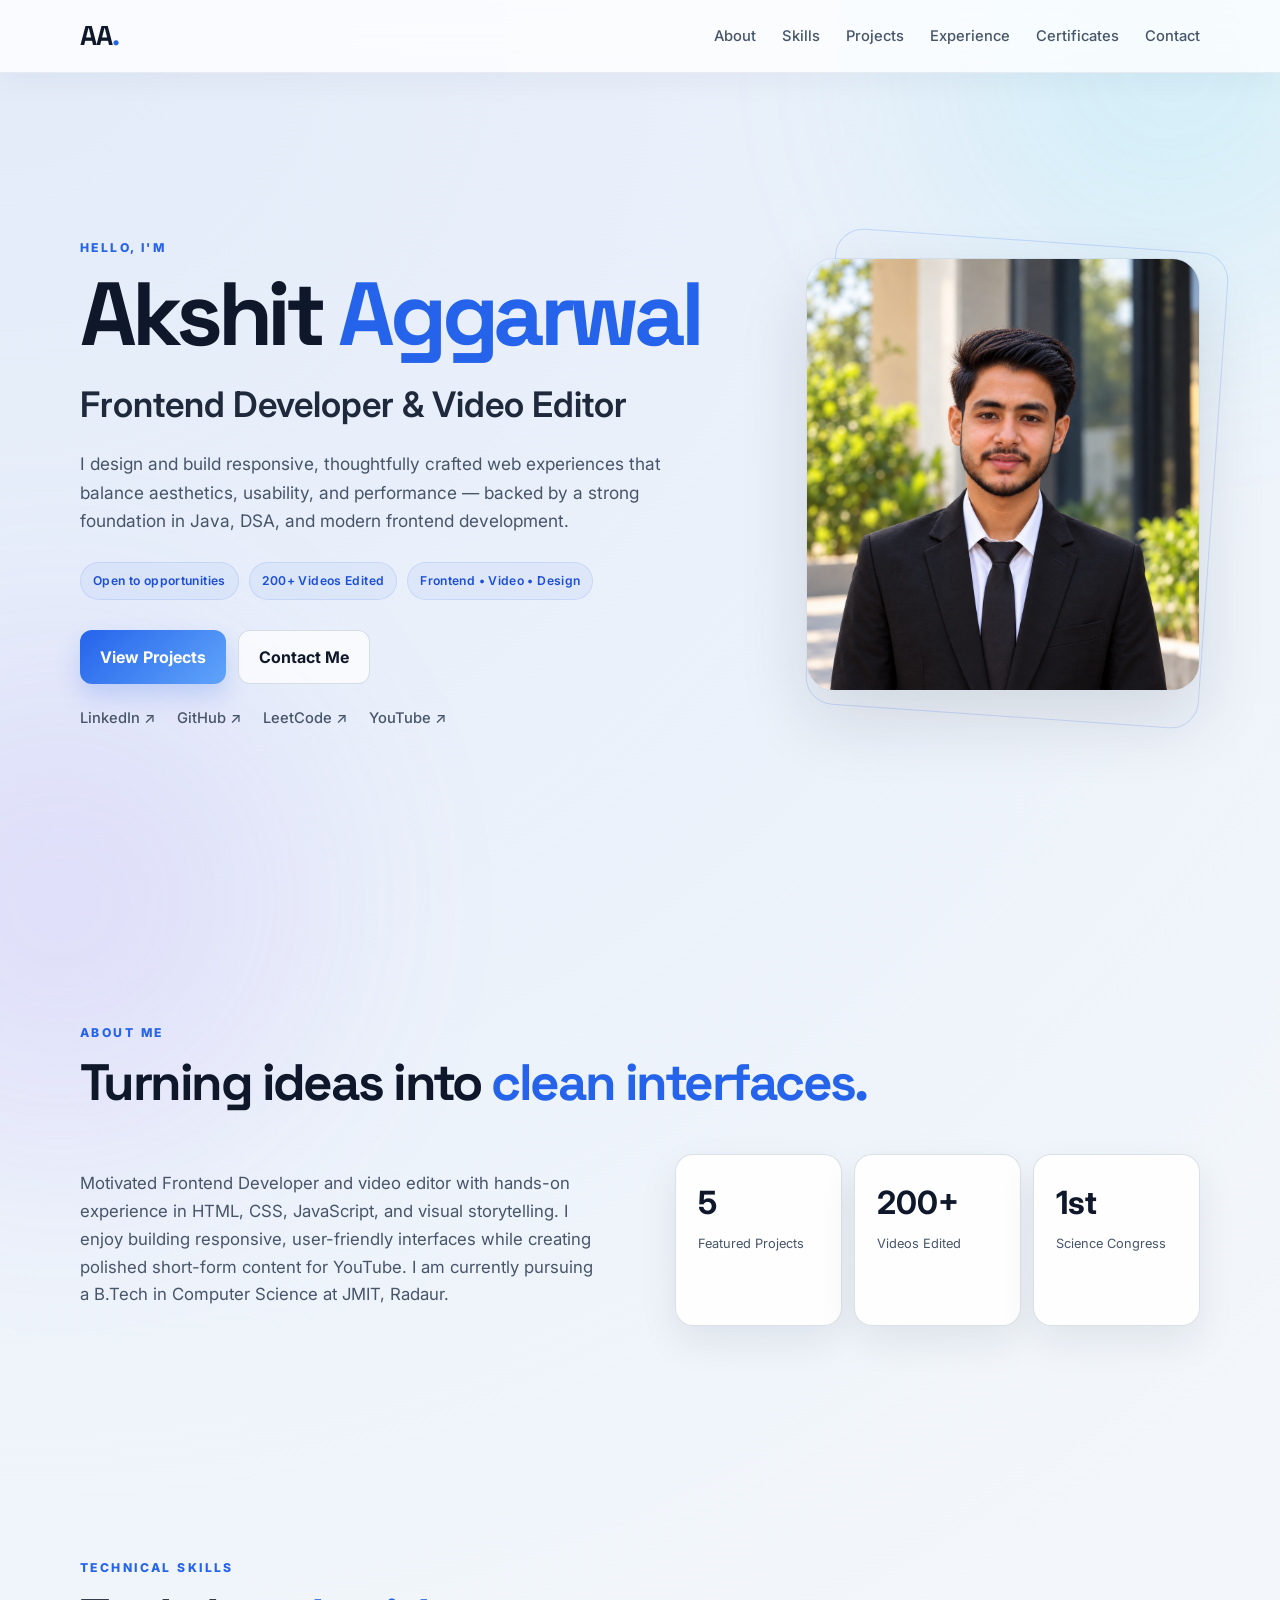
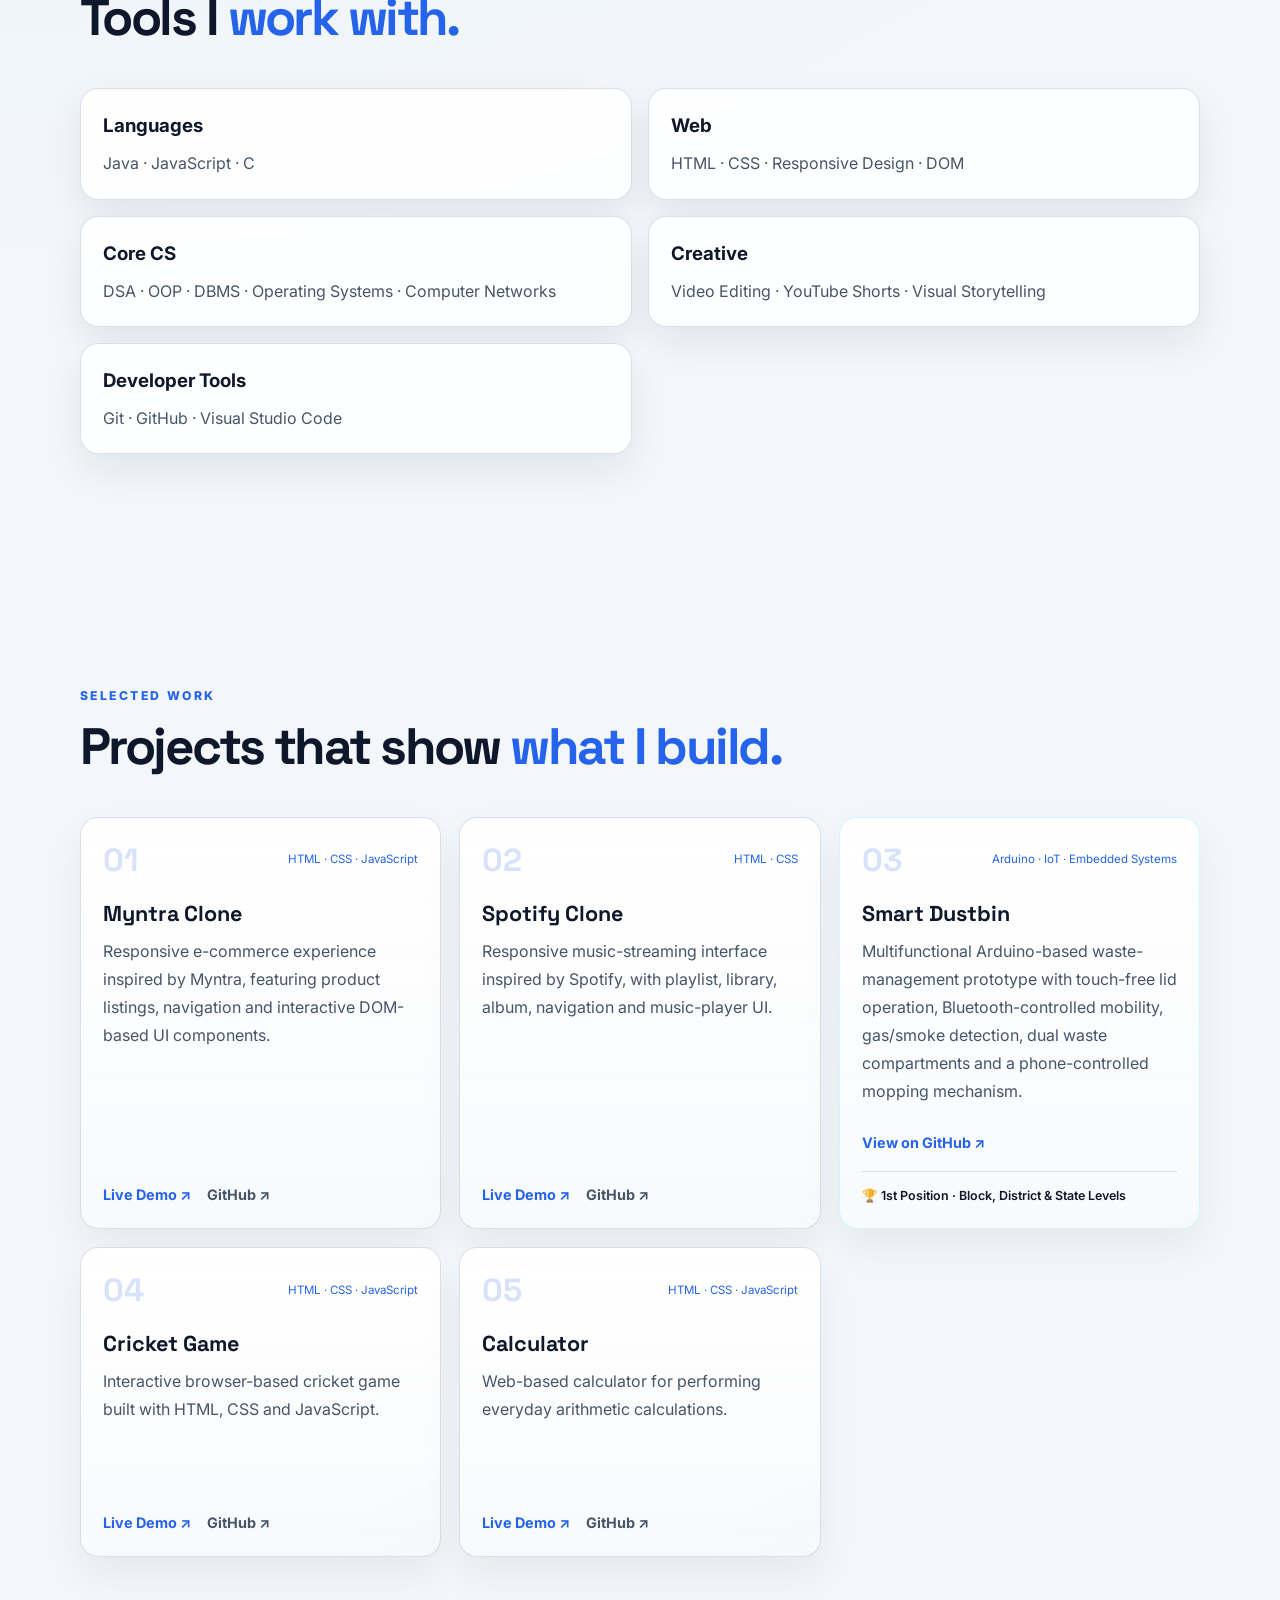
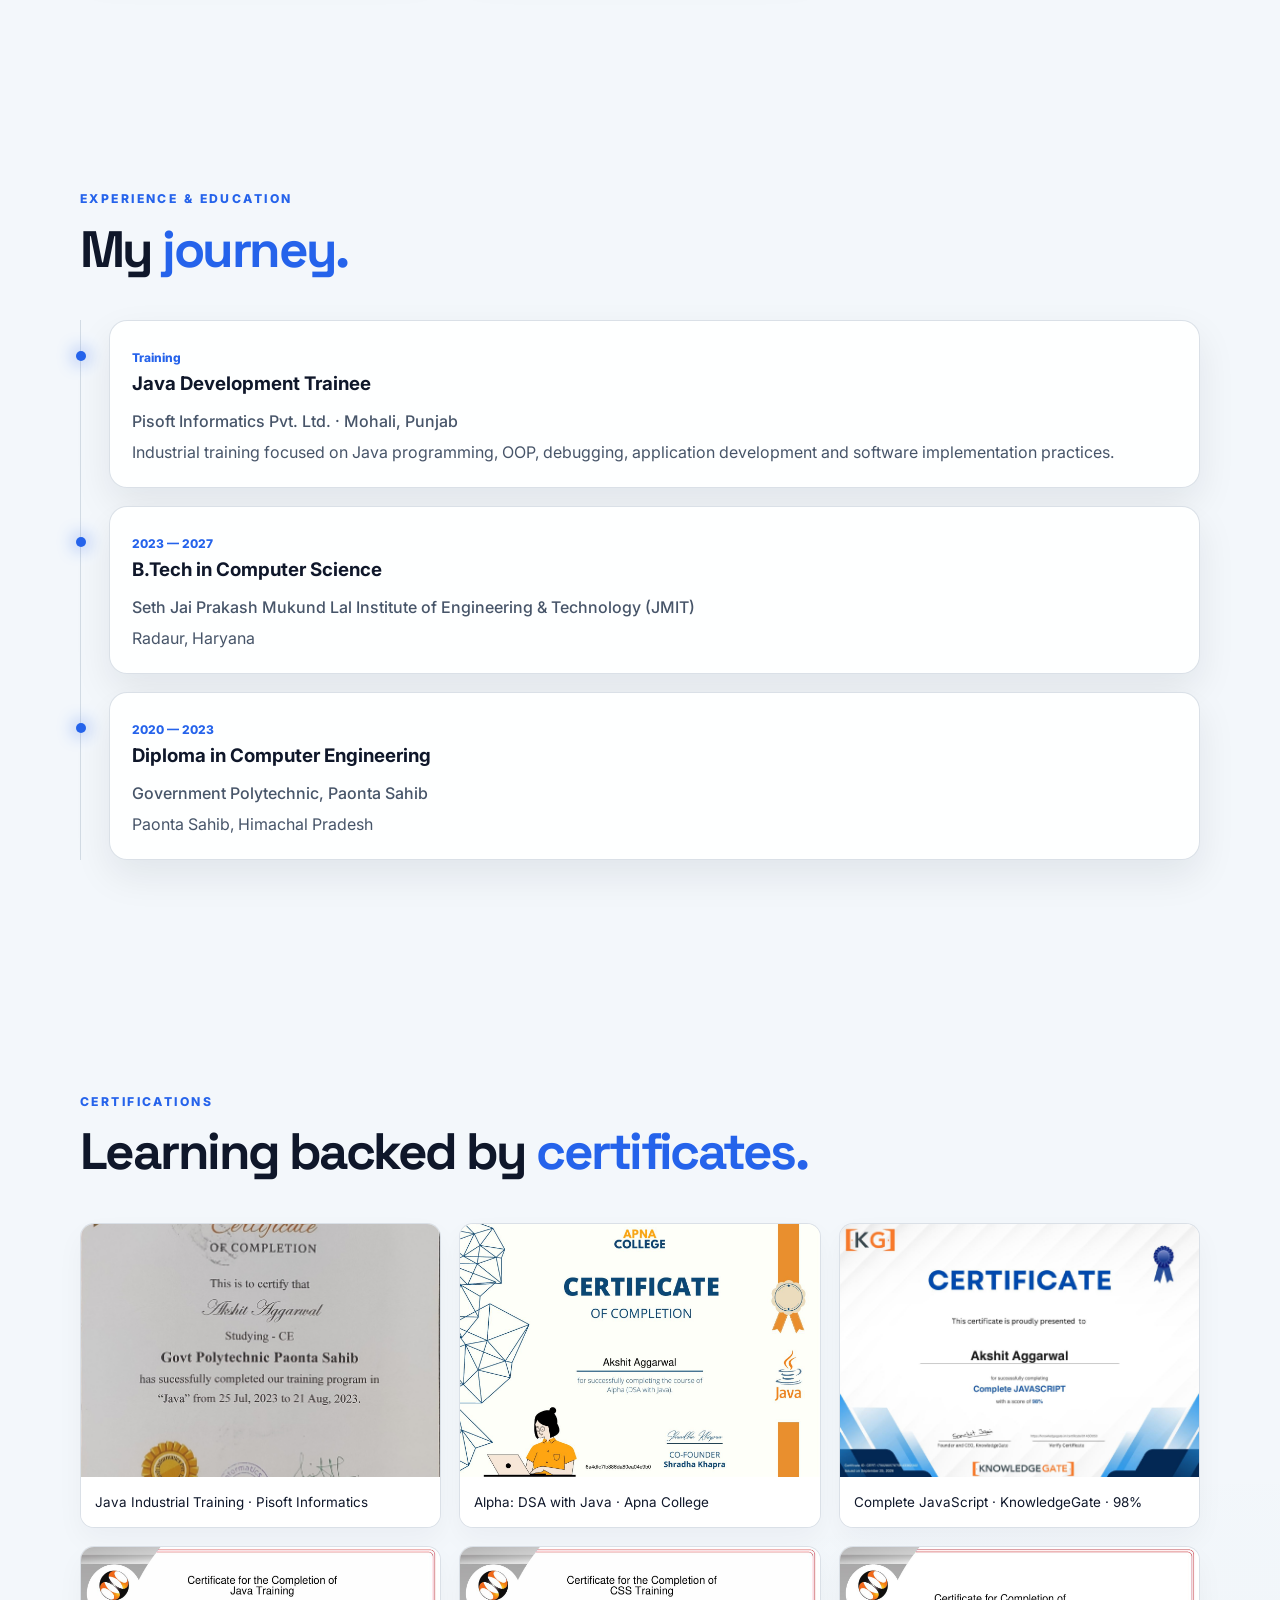
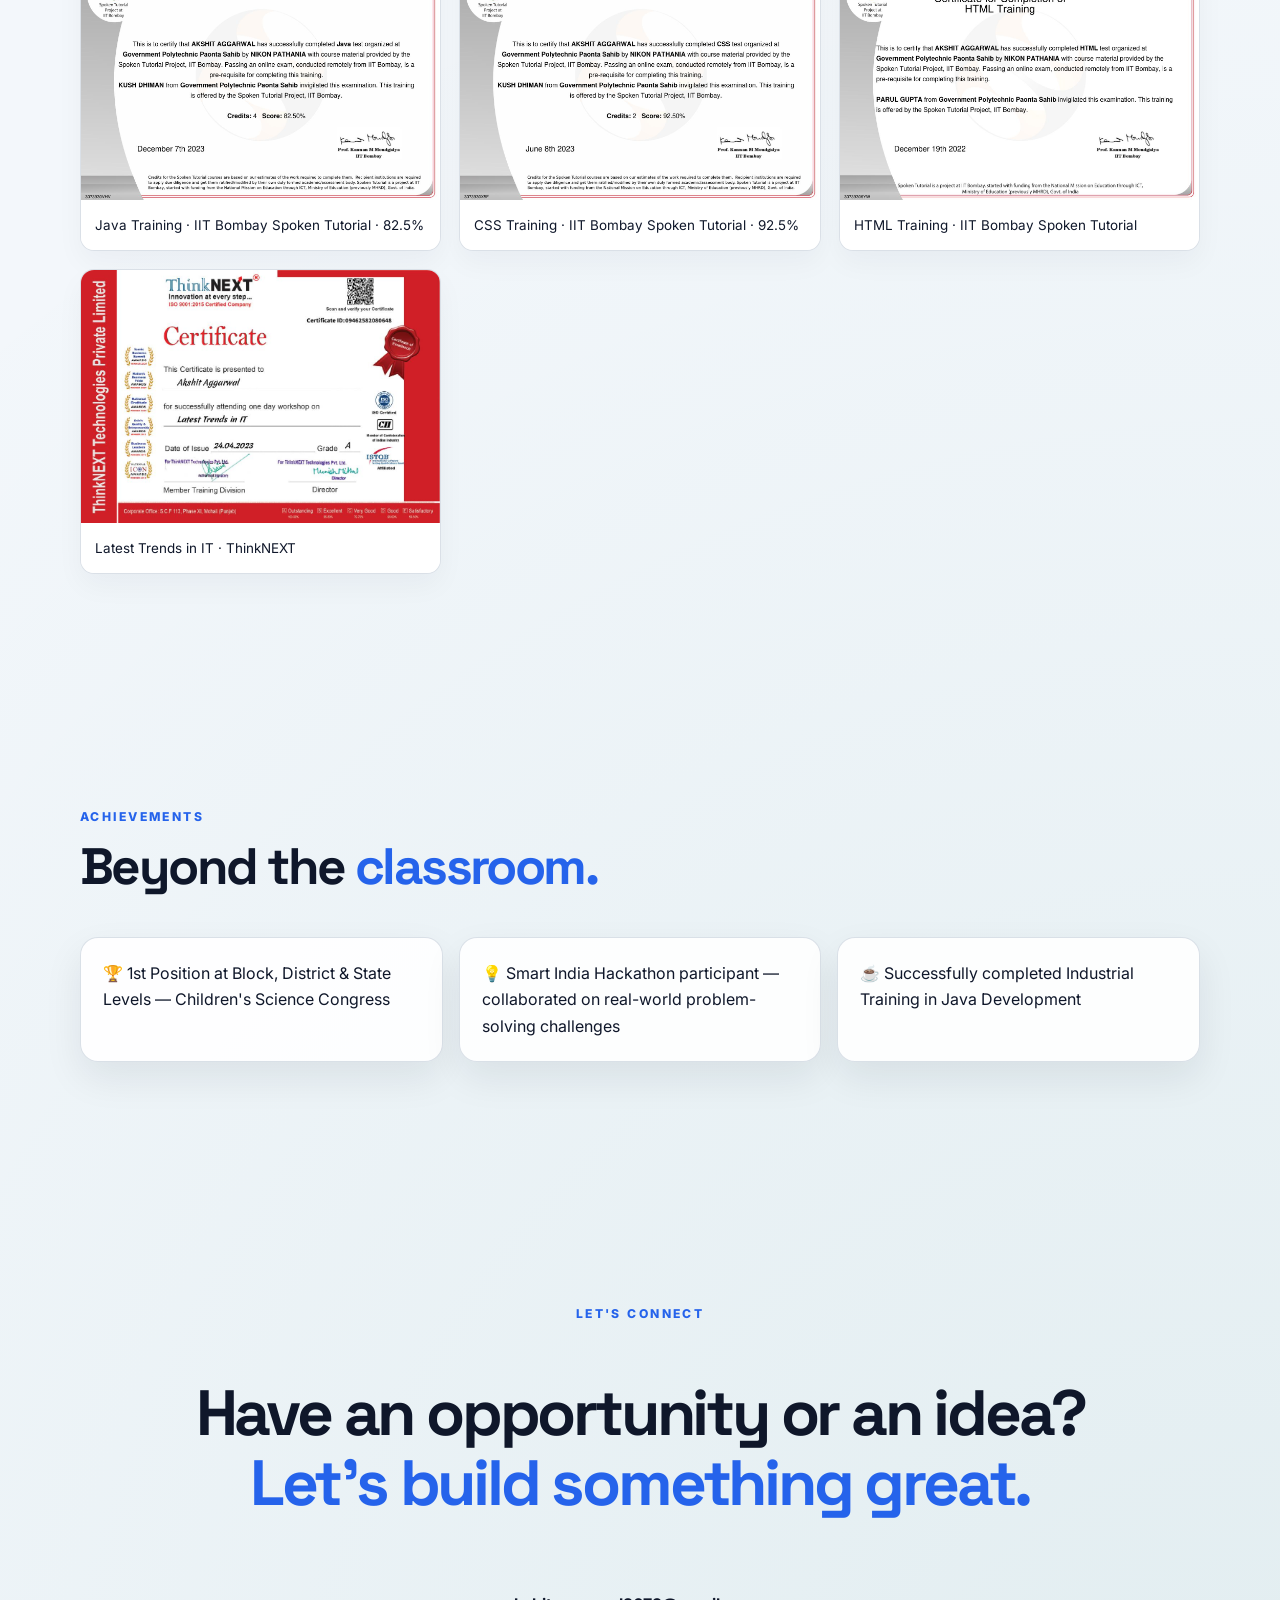
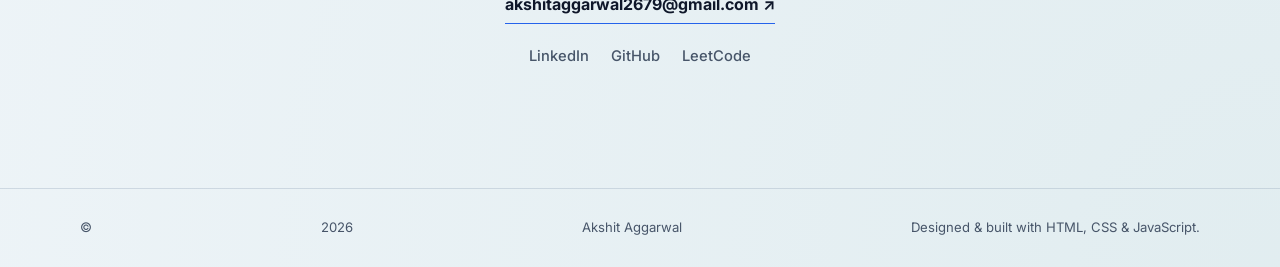
==== index.html @ b2dd7a5d "Change certifications" ====
<!doctype html>
<html lang="en">
  <head>
    <meta charset="utf-8" />
    <meta name="viewport" content="width=device-width,initial-scale=1" />
    <title>Akshit Aggarwal | Frontend Developer</title>
    <meta
      name="description"
      content="Portfolio of Akshit Aggarwal - Frontend Developer and Computer Science student."
    />
    <link rel="preconnect" href="https://fonts.googleapis.com" />
    <link rel="preconnect" href="https://fonts.gstatic.com" crossorigin />
    <link
      href="https://fonts.googleapis.com/css2?family=Inter:wght@400;500;600;700;800&family=Space+Grotesk:wght@600;700&display=swap"
      rel="stylesheet"
    />
    <link rel="stylesheet" href="style.css" />
  </head>
  <body>
    <div class="glow g1"></div>
    <div class="glow g2"></div>
    <header>
      <nav class="container">
        <a class="brand" href="#home">AA<span>.</span></a
        ><button class="menu" aria-label="Menu">☰</button>
        <div class="navlinks">
          <a href="#about">About</a><a href="#skills">Skills</a
          ><a href="#projects">Projects</a><a href="#experience">Experience</a
          ><a href="#certificates">Certificates</a
          ><a href="#contact">Contact</a>
        </div>
      </nav>
    </header>
    <main>
      <section id="home" class="hero container reveal">
        <div class="hero-content">
          <p class="eyebrow">HELLO, I'M</p>
          <h1>Akshit <span>Aggarwal</span></h1>
          <h2>Frontend Developer & Video Editor</h2>
          <p class="lead">
            I design and build responsive, thoughtfully crafted web experiences
            that balance aesthetics, usability, and performance — backed by a
            strong foundation in Java, DSA, and modern frontend development.
          </p>
          <div class="hero-badges">
            <span>Open to opportunities</span>
            <span>200+ Videos Edited</span>
            <span>Frontend • Video • Design</span>
          </div>
          <div class="actions">
            <a class="btn primary" href="#projects">View Projects</a
            ><a
              class="btn contact-btn"
              href="#contact"
              data-email="akshitaggarwal2679@gmail.com"
              >Contact Me</a
            >
          </div>
          <div class="social">
            <a href="https://www.linkedin.com/in/akshit05/" target="_blank"
              >LinkedIn ↗</a
            ><a href="https://github.com/akshitofficials" target="_blank"
              >GitHub ↗</a
            ><a href="https://leetcode.com/u/akshit2679/" target="_blank"
              >LeetCode ↗</a
            ><a
              href="https://www.youtube.com/@AkshitAggarwals/shorts"
              target="_blank"
              rel="noopener"
              >YouTube ↗</a
            >
          </div>
        </div>
        <div class="photo-wrap">
          <div class="ring"></div>
          <img
            src="assets/profile.png"
            alt="Akshit Aggarwal professional portrait"
          />
        </div>
      </section>
      <section id="about" class="section container reveal">
        <p class="eyebrow">ABOUT ME</p>
        <h2 class="title">Turning ideas into <span>clean interfaces.</span></h2>
        <div class="about-grid">
          <p>
            Motivated Frontend Developer and video editor with hands-on
            experience in HTML, CSS, JavaScript, and visual storytelling. I
            enjoy building responsive, user-friendly interfaces while creating
            polished short-form content for YouTube. I am currently pursuing a
            B.Tech in Computer Science at JMIT, Radaur.
          </p>
          <div class="stats">
            <div><b>5</b><span>Featured Projects</span></div>
            <div><b>200+</b><span>Videos Edited</span></div>
            <div><b>1st</b><span>Science Congress</span></div>
          </div>
        </div>
      </section>
      <section id="skills" class="section container reveal">
        <p class="eyebrow">TECHNICAL SKILLS</p>
        <h2 class="title">Tools I <span>work with.</span></h2>
        <div class="skill-grid">
          <article>
            <h3>Languages</h3>
            <p>Java · JavaScript · C</p>
          </article>
          <article>
            <h3>Web</h3>
            <p>HTML · CSS · Responsive Design · DOM</p>
          </article>
          <article>
            <h3>Core CS</h3>
            <p>DSA · OOP · DBMS · Operating Systems · Computer Networks</p>
          </article>
          <article>
            <h3>Creative</h3>
            <p>Video Editing · YouTube Shorts · Visual Storytelling</p>
          </article>
          <article>
            <h3>Developer Tools</h3>
            <p>Git · GitHub · Visual Studio Code</p>
          </article>
        </div>
      </section>
      <section id="projects" class="section container reveal">
        <p class="eyebrow">SELECTED WORK</p>
        <h2 class="title">Projects that show <span>what I build.</span></h2>
        <div class="project-grid">
          <article class="project">
            <div class="project-top">
              <div class="num">01</div>
              <div class="tag">HTML · CSS · JavaScript</div>
            </div>
            <h3>Myntra Clone</h3>
            <p>
              Responsive e-commerce experience inspired by Myntra, featuring
              product listings, navigation and interactive DOM-based UI
              components.
            </p>
            <div class="project-links">
              <a
                href="https://mynta-clone-by-akshit.netlify.app"
                target="_blank"
                rel="noopener"
                >Live Demo ↗</a
              ><a
                class="secondary-link"
                href="https://github.com/akshitofficials/Myntra-clone"
                target="_blank"
                rel="noopener"
                >GitHub ↗</a
              >
            </div>
          </article>
          <article class="project">
            <div class="project-top">
              <div class="num">02</div>
              <div class="tag">HTML · CSS</div>
            </div>
            <h3>Spotify Clone</h3>
            <p>
              Responsive music-streaming interface inspired by Spotify, with
              playlist, library, album, navigation and music-player UI.
            </p>
            <div class="project-links">
              <a
                href="https://spotify-clon-by-akshit.netlify.app"
                target="_blank"
                rel="noopener"
                >Live Demo ↗</a
              ><a
                class="secondary-link"
                href="https://github.com/akshitofficials/Spotify-clone"
                target="_blank"
                rel="noopener"
                >GitHub ↗</a
              >
            </div>
          </article>
          <article class="project featured-project">
            <div class="project-top">
              <div class="num">03</div>
              <div class="tag">Arduino · IoT · Embedded Systems</div>
            </div>
            <h3>Smart Dustbin</h3>
            <p>
              Multifunctional Arduino-based waste-management prototype with
              touch-free lid operation, Bluetooth-controlled mobility, gas/smoke
              detection, dual waste compartments and a phone-controlled mopping
              mechanism.
            </p>
            <div class="project-links">
              <a
                href="https://github.com/akshitofficials/Smart-Dustbin"
                target="_blank"
                rel="noopener"
                >View on GitHub ↗</a
              >
            </div>
            <span class="award"
              >🏆 1st Position · Block, District & State Levels</span
            >
          </article>
          <article class="project">
            <div class="project-top">
              <div class="num">04</div>
              <div class="tag">HTML · CSS · JavaScript</div>
            </div>
            <h3>Cricket Game</h3>
            <p>
              Interactive browser-based cricket game built with HTML, CSS and
              JavaScript.
            </p>
            <div class="project-links">
              <a
                href="https://batballstumpgame1.netlify.app"
                target="_blank"
                rel="noopener"
                >Live Demo ↗</a
              ><a
                class="secondary-link"
                href="https://github.com/akshitofficials/Project-Cricket-Game"
                target="_blank"
                rel="noopener"
                >GitHub ↗</a
              >
            </div>
          </article>
          <article class="project">
            <div class="project-top">
              <div class="num">05</div>
              <div class="tag">HTML · CSS · JavaScript</div>
            </div>
            <h3>Calculator</h3>
            <p>
              Web-based calculator for performing everyday arithmetic
              calculations.
            </p>
            <div class="project-links">
              <a
                href="https://calculator-akshit.netlify.app/"
                target="_blank"
                rel="noopener"
                >Live Demo ↗</a
              ><a
                class="secondary-link"
                href="https://github.com/akshitofficials/calculator"
                target="_blank"
                rel="noopener"
                >GitHub ↗</a
              >
            </div>
          </article>
        </div>
      </section>
      <section id="experience" class="section container reveal">
        <p class="eyebrow">EXPERIENCE & EDUCATION</p>
        <h2 class="title">My <span>journey.</span></h2>
        <div class="timeline">
          <article>
            <span>Training</span>
            <h3>Java Development Trainee</h3>
            <h4>Pisoft Informatics Pvt. Ltd. · Mohali, Punjab</h4>
            <p>
              Industrial training focused on Java programming, OOP, debugging,
              application development and software implementation practices.
            </p>
          </article>
          <article>
            <span>2023 — 2027</span>
            <h3>B.Tech in Computer Science</h3>
            <h4>
              Seth Jai Prakash Mukund Lal Institute of Engineering & Technology
              (JMIT)
            </h4>
            <p>Radaur, Haryana</p>
          </article>
          <article>
            <span>2020 — 2023</span>
            <h3>Diploma in Computer Engineering</h3>
            <h4>Government Polytechnic, Paonta Sahib</h4>
            <p>Paonta Sahib, Himachal Pradesh</p>
          </article>
        </div>
      </section>
      <section id="certificates" class="section container reveal">
        <p class="eyebrow">CERTIFICATIONS</p>
        <h2 class="title">Learning backed by <span>certificates.</span></h2>
        <div class="cert-grid">
          <figure>
            <img
              src="assets/certificates/pisoft-java-training.jpg"
              alt="Pisoft industrial training certificate"
            />
            <figcaption>
              Java Industrial Training · Pisoft Informatics
            </figcaption>
          </figure>
          <figure>
            <img
            src="assets/certificates/dsa-by-apna-collage.jpg"
            alt="DSA with Java certificate"
            />
            <figcaption>Alpha: DSA with Java · Apna College</figcaption>
          </figure>
          <figure>
            <img
              src="assets/certificates/complete-javascript-knowledge-gate.jpg"
              alt="Complete JavaScript certificate"
            />
            <figcaption>Complete JavaScript · KnowledgeGate · 98%</figcaption>
          </figure>
          <figure>
            <img src="assets/certificates/java.jpg" alt="Java certificate" />
            <figcaption>
              Java Training · IIT Bombay Spoken Tutorial · 82.5%
            </figcaption>
          </figure>
          <figure>
            <img src="assets/certificates/css.jpg" alt="CSS certificate" />
            <figcaption>
              CSS Training · IIT Bombay Spoken Tutorial · 92.5%
            </figcaption>
          </figure>
          <figure>
            <img src="assets/certificates/html.jpg" alt="HTML certificate" />
            <figcaption>HTML Training · IIT Bombay Spoken Tutorial</figcaption>
          </figure>
          <figure>
            <img
              src="assets/certificates/thinknext.jpg"
              alt="ThinkNEXT certificate"
            />
            <figcaption>Latest Trends in IT · ThinkNEXT</figcaption>
          </figure>
        </div>
      </section>
      <section class="section container reveal">
        <p class="eyebrow">ACHIEVEMENTS</p>
        <h2 class="title">Beyond the <span>classroom.</span></h2>
        <div class="achievements">
          <p>
            🏆 1st Position at Block, District & State Levels — Children's
            Science Congress
          </p>
          <p>
            💡 Smart India Hackathon participant — collaborated on real-world
            problem-solving challenges
          </p>
          <p>
            ☕ Successfully completed Industrial Training in Java Development
          </p>
        </div>
      </section>
      <section id="contact" class="contact container reveal">
        <p class="eyebrow">LET'S CONNECT</p>
        <h2>
          Have an opportunity or an idea?<br /><span
            >Let's build something great.</span
          >
        </h2>
        <a class="mail" href="mailto:akshitaggarwal2679@gmail.com"
          >akshitaggarwal2679@gmail.com ↗</a
        >
        <div class="social center">
          <a href="https://www.linkedin.com/in/akshit05/" target="_blank"
            >LinkedIn</a
          ><a href="https://github.com/akshitofficials" target="_blank"
            >GitHub</a
          ><a href="https://leetcode.com/u/akshit2679/" target="_blank"
            >LeetCode</a
          >
        </div>
      </section>
    </main>
    <footer>
      <div class="container">
        © <span id="year"></span> Akshit Aggarwal
        <span>Designed & built with HTML, CSS & JavaScript.</span>
      </div>
    </footer>
    <script src="script.js"></script>
  </body>
</html>
---- style.css ----
:root {
  --bg: #f3f7fb;
  --bg-alt: #eaf1f8;
  --card: rgba(255, 255, 255, 0.9);
  --card-soft: rgba(255, 255, 255, 0.75);
  --text: #0f172a;
  --muted: #475569;
  --accent: #2563eb;
  --accent-strong: #1d4ed8;
  --accent2: #0f766e;
  --line: rgba(148, 163, 184, 0.34);
  --shadow: rgba(15, 23, 42, 0.08);
}
* {
  box-sizing: border-box;
}
html {
  scroll-behavior: smooth;
}
body {
  margin: 0;
  background:
    radial-gradient(circle at top left, rgba(37, 99, 235, 0.08), transparent 28%),
    radial-gradient(circle at bottom right, rgba(15, 118, 110, 0.08), transparent 30%),
    var(--bg);
  color: var(--text);
  font-family: Inter, sans-serif;
  line-height: 1.65;
  overflow-x: hidden;
}
img {
  max-width: 100%;
}
a {
  transition: all 0.2s ease;
}
.container {
  width: min(1120px, 90%);
  margin: auto;
}
.glow {
  position: fixed;
  width: 480px;
  height: 480px;
  border-radius: 50%;
  filter: blur(120px);
  opacity: 0.12;
  z-index: -1;
}
.g1 {
  background: #22d3ee;
  top: -180px;
  right: -130px;
}
.g2 {
  background: #8b5cf6;
  bottom: -240px;
  left: -180px;
}
header {
  position: sticky;
  top: 0;
  z-index: 10;
  background: rgba(255, 255, 255, 0.78);
  backdrop-filter: blur(18px);
  border-bottom: 1px solid rgba(148, 163, 184, 0.18);
  box-shadow: 0 10px 30px rgba(15, 23, 42, 0.04);
}
nav {
  height: 72px;
  display: flex;
  align-items: center;
  justify-content: space-between;
}
.brand {
  font: 700 1.7rem/1 Space Grotesk, sans-serif;
  letter-spacing: -0.04em;
  text-decoration: none;
  color: var(--text);
}
.brand span,
.title span,
.hero h1 span,
.contact h2 span {
  color: var(--accent);
}
.navlinks {
  display: flex;
  align-items: center;
  gap: 26px;
}
.navlinks a,
.social a {
  color: var(--muted);
  text-decoration: none;
  font-size: 0.92rem;
  font-weight: 500;
}
.navlinks a:hover,
.social a:hover {
  color: var(--text);
}
.menu {
  display: none;
  background: none;
  border: 0;
  color: var(--text);
  font-size: 1.4rem;
  cursor: pointer;
}
.hero {
  min-height: calc(100vh - 72px);
  display: grid;
  grid-template-columns: 1.25fr 0.75fr;
  align-items: center;
  gap: 70px;
  padding: 72px 0 90px;
}
.hero-content {
  max-width: 680px;
}
.eyebrow {
  font-size: 0.76rem;
  letter-spacing: 0.2em;
  color: var(--accent);
  font-weight: 800;
}
.hero h1 {
  font: 700 clamp(3rem, 7vw, 6rem)/0.95 Space Grotesk, sans-serif;
  letter-spacing: -0.06em;
  margin: 14px 0 0;
}
.hero h2 {
  font-size: clamp(1.4rem, 3vw, 2.2rem);
  font-weight: 600;
  color: #1e293b;
  margin: 18px 0 16px;
}
.lead {
  color: var(--muted);
  font-size: 1.08rem;
  max-width: 620px;
}
.hero-badges {
  display: flex;
  flex-wrap: wrap;
  gap: 10px;
  margin: 26px 0 0;
}
.hero-badges span {
  display: inline-flex;
  align-items: center;
  padding: 8px 12px;
  border-radius: 999px;
  background: rgba(37, 99, 235, 0.06);
  border: 1px solid rgba(37, 99, 235, 0.12);
  color: #1d4ed8;
  font-size: 0.76rem;
  font-weight: 600;
  letter-spacing: 0.03em;
}
.actions {
  display: flex;
  gap: 12px;
  margin: 30px 0 22px;
}
.btn {
  display: inline-flex;
  align-items: center;
  justify-content: center;
  padding: 13px 20px;
  border: 1px solid var(--line);
  border-radius: 12px;
  color: var(--text);
  text-decoration: none;
  font-weight: 700;
  background: rgba(255, 255, 255, 0.7);
}
.primary {
  background: linear-gradient(135deg, var(--accent), #60a5fa);
  color: #ffffff;
  border: 0;
  box-shadow: 0 12px 25px rgba(37, 99, 235, 0.2);
}
.social {
  display: flex;
  gap: 22px;
  flex-wrap: wrap;
}
.photo-wrap {
  position: relative;
  max-width: 420px;
  margin-left: auto;
}
.photo-wrap::before {
  content: "";
  position: absolute;
  inset: -18px -14px -18px 14px;
  border: 1px solid rgba(37, 99, 235, 0.18);
  border-radius: 28px;
  transform: rotate(4deg);
}
.photo-wrap img {
  width: 100%;
  aspect-ratio: 1/1.1;
  object-fit: cover;
  object-position: center top;
  border-radius: 28px;
  position: relative;
  z-index: 1;
  border: 1px solid rgba(148, 163, 184, 0.24);
  box-shadow: 0 30px 70px rgba(15, 23, 42, 0.12);
}
.section {
  padding: 110px 0;
}
.title {
  font: 700 clamp(2rem, 4vw, 3.6rem)/1.1 Space Grotesk, sans-serif;
  letter-spacing: -0.05em;
  margin: 10px 0 42px;
}
.about-grid {
  display: grid;
  grid-template-columns: 1fr 1fr;
  gap: 70px;
  color: var(--muted);
  font-size: 1.05rem;
}
.stats {
  display: grid;
  grid-template-columns: repeat(3, 1fr);
  gap: 12px;
}
.stats div,
.skill-grid article,
.project,
.timeline article,
.achievements p {
  background: var(--card);
  border: 1px solid var(--line);
  border-radius: 18px;
  padding: 22px;
  box-shadow: 0 16px 38px var(--shadow);
}
.stats b {
  display: block;
  color: var(--text);
  font-size: 2rem;
}
.stats span {
  font-size: 0.8rem;
}
.skill-grid {
  display: grid;
  grid-template-columns: repeat(2, 1fr);
  gap: 16px;
}
.skill-grid h3,
.project h3,
.timeline h3 {
  margin: 0 0 8px;
}
.skill-grid p,
.project p,
.timeline p {
  color: var(--muted);
  margin: 0;
}
.project-grid {
  display: grid;
  grid-template-columns: repeat(3, 1fr);
  gap: 18px;
}
.project {
  min-height: 310px;
  display: flex;
  flex-direction: column;
  transition: 0.25s ease;
  position: relative;
  overflow: hidden;
  background: linear-gradient(180deg, rgba(255, 255, 255, 0.95), rgba(248, 250, 252, 0.92));
  box-shadow: 0 18px 40px rgba(15, 23, 42, 0.06);
}
.project:hover {
  transform: translateY(-7px);
  border-color: rgba(37, 99, 235, 0.28);
}
.project:after {
  content: "";
  position: absolute;
  inset: auto -40% -60% auto;
  width: 180px;
  height: 180px;
  border-radius: 50%;
  background: var(--accent);
  filter: blur(85px);
  opacity: 0.05;
  pointer-events: none;
}
.project .num {
  font: 700 2rem Space Grotesk, sans-serif;
  color: rgba(37, 99, 235, 0.18);
}
.tag {
  font-size: 0.72rem;
  color: var(--accent);
  margin: 18px 0 6px;
}
.project a {
  margin-top: auto;
  color: var(--accent);
  text-decoration: none;
  font-weight: 700;
}
.muted {
  margin-top: auto;
  color: var(--muted);
  font-size: 0.85rem;
}
.timeline {
  border-left: 1px solid var(--line);
  padding-left: 28px;
  display: grid;
  gap: 18px;
}
.timeline article {
  position: relative;
}
.timeline article:before {
  content: "";
  position: absolute;
  width: 10px;
  height: 10px;
  background: var(--accent);
  border-radius: 50%;
  left: -34px;
  top: 30px;
  box-shadow: 0 0 18px var(--accent);
}
.timeline span {
  font-size: 0.75rem;
  color: var(--accent);
  font-weight: 800;
}
.timeline h4 {
  color: #475569;
  margin: 4px 0;
  font-weight: 500;
}
.cert-grid {
  display: grid;
  grid-template-columns: repeat(3, 1fr);
  gap: 18px;
}
.cert-grid figure {
  margin: 0;
  background: #fff;
  border-radius: 14px;
  overflow: hidden;
  border: 1px solid var(--line);
  transition: 0.25s;
  box-shadow: 0 12px 28px rgba(15, 23, 42, 0.04);
}
.cert-grid figure:hover {
  transform: translateY(-5px);
}
.cert-grid img {
  width: 100%;
  aspect-ratio: 1.42;
  object-fit: cover;
  display: block;
}
.cert-grid figcaption {
  background: var(--card);
  color: var(--text);
  padding: 14px;
  font-size: 0.84rem;
}
.achievements {
  display: grid;
  grid-template-columns: repeat(3, 1fr);
  gap: 16px;
}
.achievements p {
  margin: 0;
}
.contact {
  text-align: center;
  padding: 120px 0;
}
.contact h2 {
  font: 700 clamp(2.2rem, 5vw, 4.5rem)/1.1 Space Grotesk, sans-serif;
  letter-spacing: -0.05em;
}
.mail {
  display: inline-block;
  color: var(--text);
  font-weight: 700;
  text-decoration: none;
  border-bottom: 1px solid var(--accent);
  padding-bottom: 5px;
  margin: 20px;
}
.center {
  justify-content: center;
}
footer {
  border-top: 1px solid var(--line);
  padding: 28px 0;
  color: var(--muted);
  font-size: 0.82rem;
}
footer .container {
  display: flex;
  justify-content: space-between;
}
.reveal {
  opacity: 0;
  transform: translateY(25px);
  transition: 0.7s ease;
}
.reveal.show {
  opacity: 1;
  transform: none;
}
@media (max-width: 850px) {
  .menu {
    display: block;
  }
  .navlinks {
    display: none;
    position: absolute;
    top: 72px;
    left: 5%;
    right: 5%;
    background: rgba(255, 255, 255, 0.96);
    padding: 20px;
    border: 1px solid var(--line);
    border-radius: 12px;
    flex-direction: column;
    box-shadow: 0 18px 35px rgba(15, 23, 42, 0.08);
  }
  .navlinks.open {
    display: flex;
  }
  .hero {
    grid-template-columns: 1fr;
    padding-top: 55px;
  }
  .photo-wrap {
    width: min(360px, 90%);
    margin: auto;
  }
  .about-grid,
  .project-grid,
  .achievements {
    grid-template-columns: 1fr;
  }
  .skill-grid,
  .cert-grid {
    grid-template-columns: repeat(2, 1fr);
  }
}
@media (max-width: 520px) {
  .skill-grid,
  .cert-grid,
  .stats {
    grid-template-columns: 1fr;
  }
  .section {
    padding: 80px 0;
  }
  .hero h1 {
    font-size: 3.2rem;
  }
  .actions {
    flex-wrap: wrap;
  }
  footer .container {
    display: block;
    text-align: center;
  }
  footer span {
    display: block;
  }
}
.project-top {
  display: flex;
  align-items: center;
  justify-content: space-between;
  gap: 12px;
}
.project .project-top .tag {
  margin: 0;
  text-align: right;
}
.project h3 {
  font: 700 1.35rem Space Grotesk, sans-serif;
  margin: 20px 0 10px;
}
.project p {
  line-height: 1.75;
}
.project-links {
  display: flex;
  gap: 16px;
  align-items: center;
  flex-wrap: wrap;
  margin-top: auto;
  padding-top: 26px;
}
.project-links a {
  margin-top: 0;
  color: var(--accent);
  font-size: 0.9rem;
}
.project-links a:hover {
  color: var(--text);
}
.project-links .secondary-link {
  color: #475569;
}
.featured-project {
  border-color: rgba(114, 229, 255, 0.3);
}
.award {
  display: block;
  margin-top: 16px;
  padding-top: 14px;
  border-top: 1px solid var(--line);
  color: var(--text);
  font-size: 0.78rem;
  font-weight: 600;
}
.btn:hover,
.project-links a:hover,
.navlinks a:hover,
.social a:hover {
  transform: translateY(-2px);
}
.primary:hover {
  box-shadow: 0 18px 30px rgba(37, 99, 235, 0.22);
}
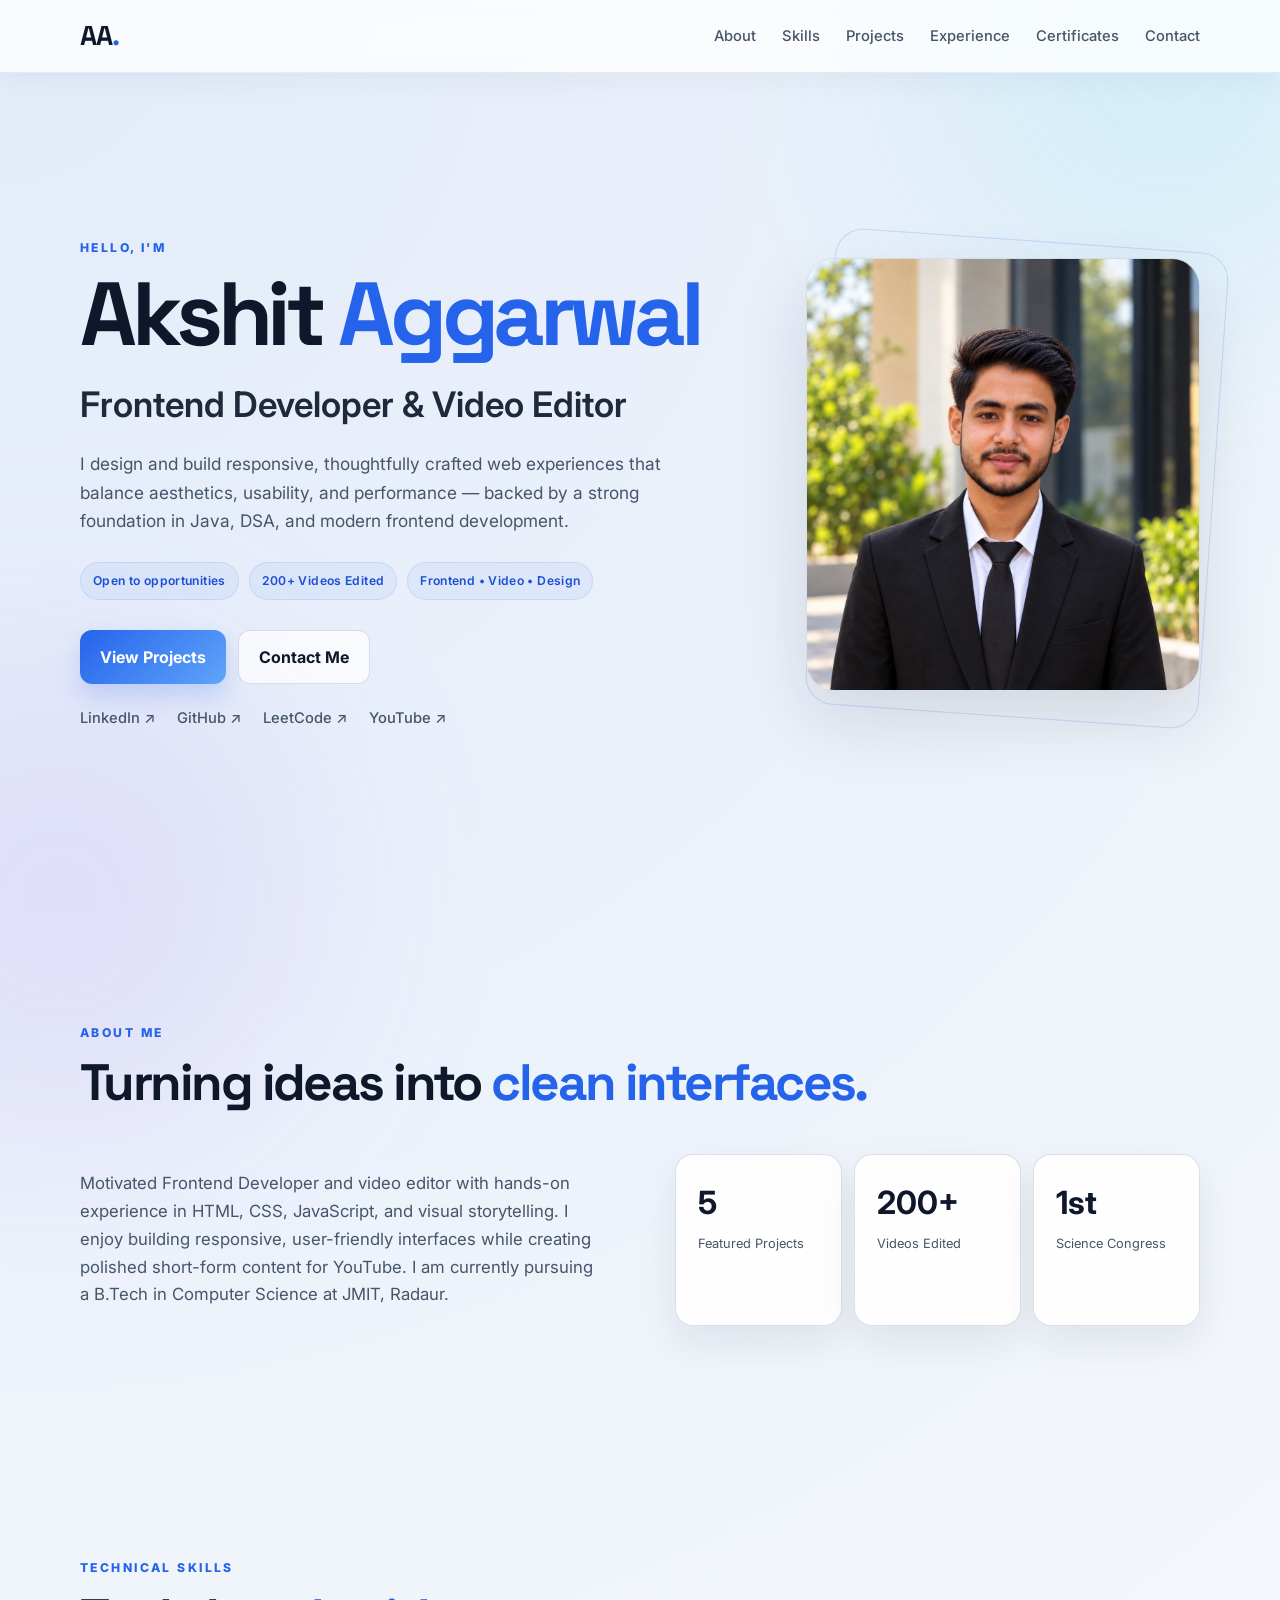
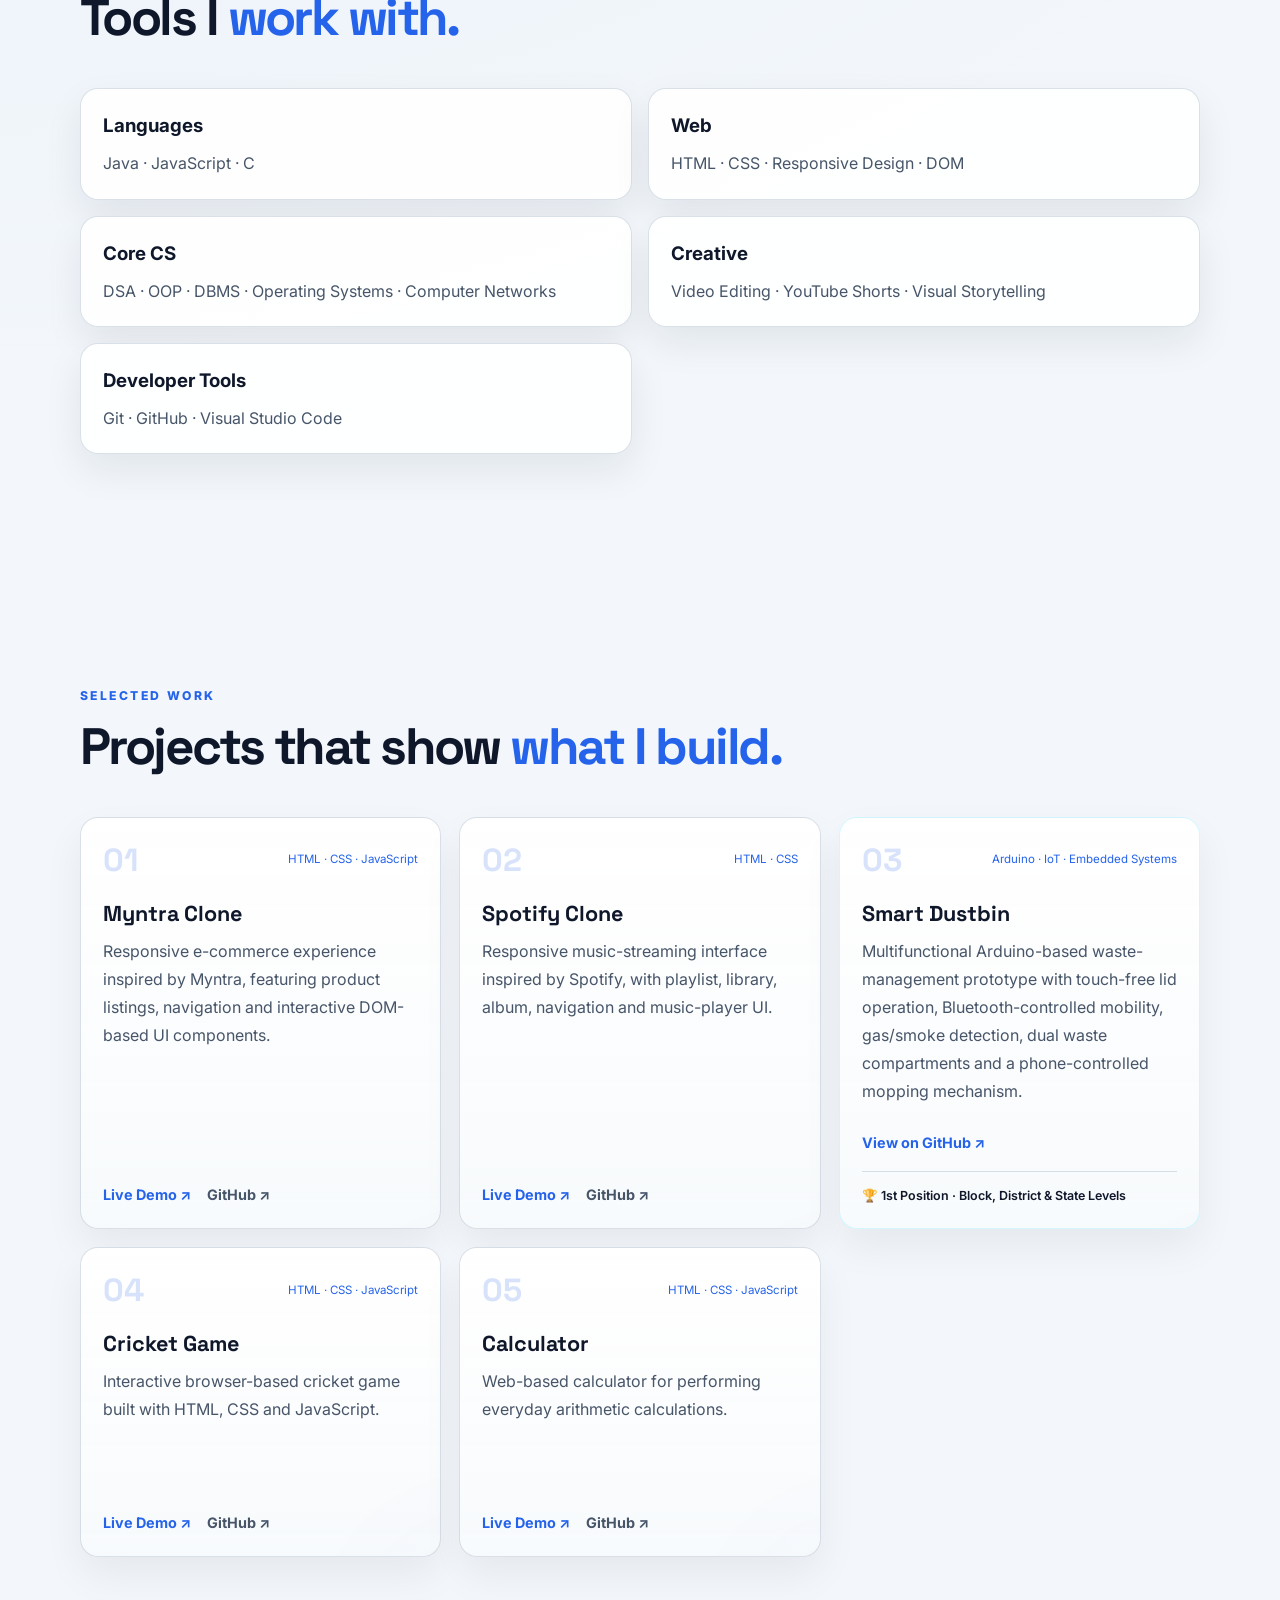
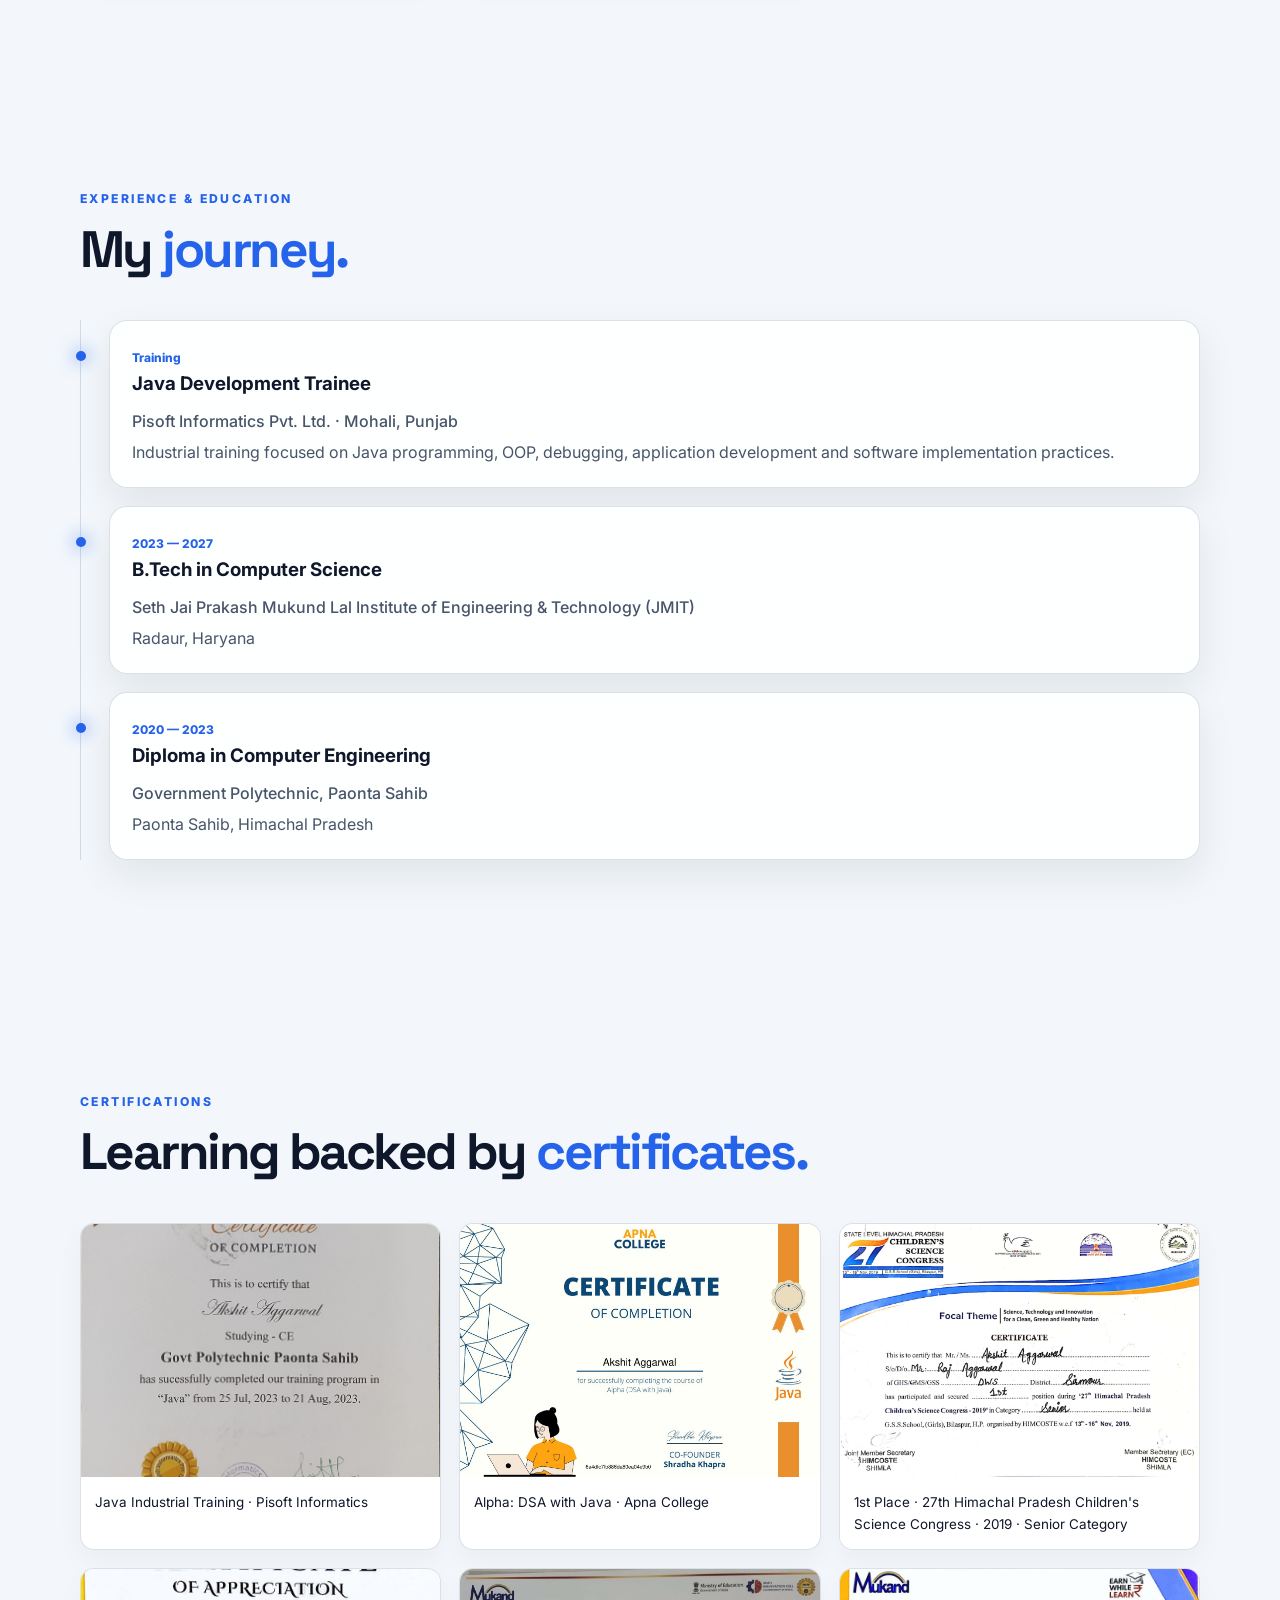
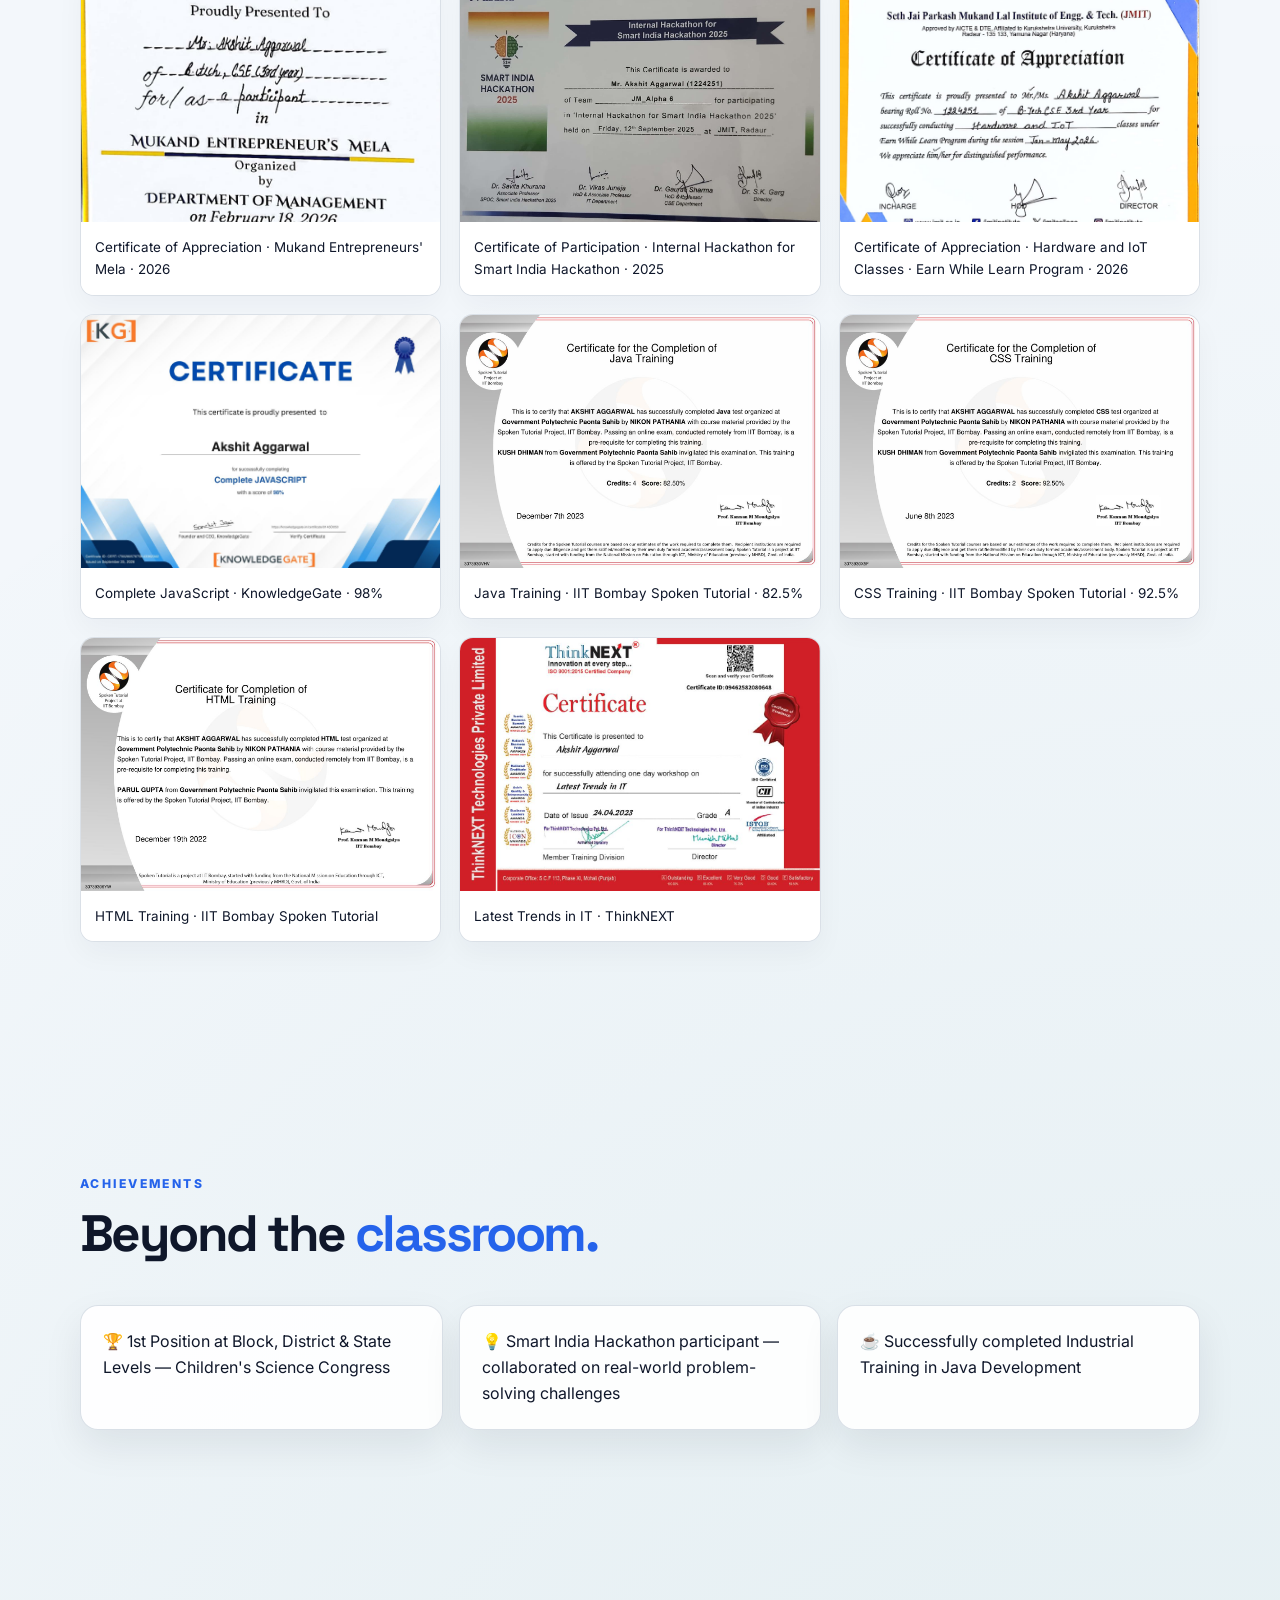
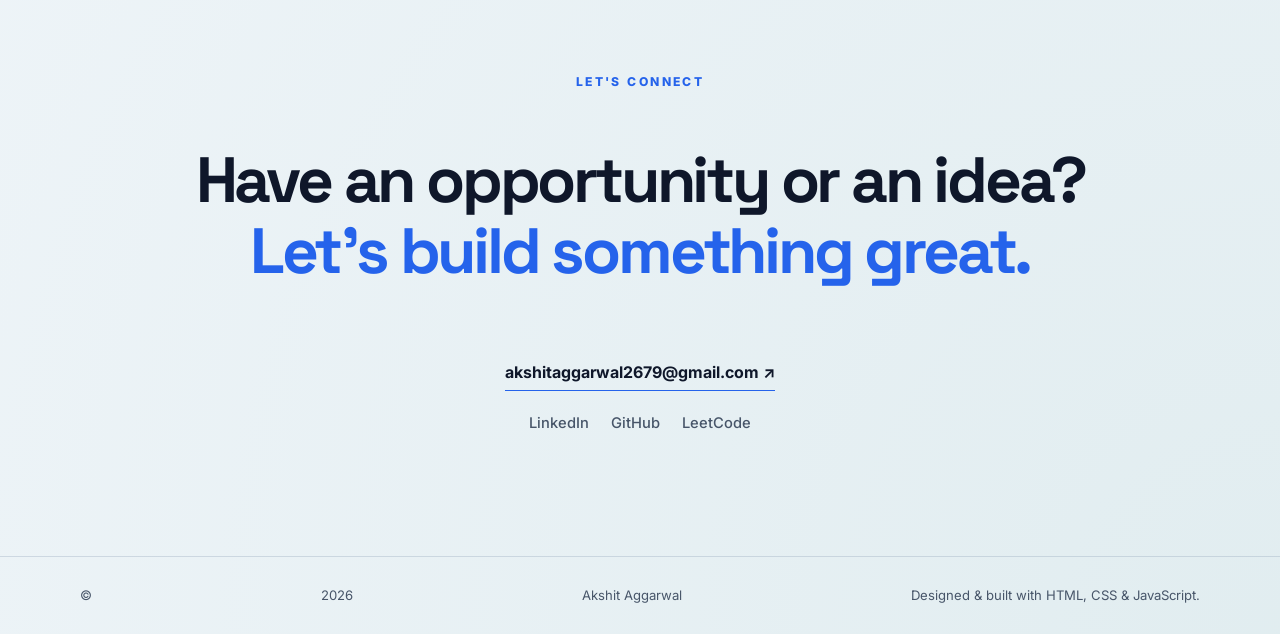
==== commit 93fbaa13: "Change certifications" ====
--- a/index.html
+++ b/index.html
@@ -299,10 +299,49 @@
           </figure>
           <figure>
             <img
-            src="assets/certificates/dsa-by-apna-collage.jpg"
-            alt="DSA with Java certificate"
+              src="assets/certificates/dsa-by-apna-collage.jpg"
+              alt="DSA with Java certificate"
             />
             <figcaption>Alpha: DSA with Java · Apna College</figcaption>
+          </figure>
+          <figure>
+            <img
+              src="assets/certificates/CSC.jpeg"
+              alt="Certificate for first place in the 27th Himachal Pradesh Children's Science Congress 2019, Senior category"
+            />
+            <figcaption>
+              1st Place · 27th Himachal Pradesh Children's Science Congress ·
+              2019 · Senior Category
+            </figcaption>
+          </figure>
+          <figure>
+            <img
+              src="assets/certificates/ED mela.jpeg"
+              alt="Certificate of Appreciation for active participation in Mukand Entrepreneurs' Mela, February 2026"
+            />
+            <figcaption>
+              Certificate of Appreciation · Mukand Entrepreneurs' Mela · 2026
+            </figcaption>
+          </figure>
+          <figure>
+            <img
+              src="assets/certificates/SIH.jpeg"
+              alt="Certificate of Participation in the Internal Hackathon for Smart India Hackathon 2025"
+            />
+            <figcaption>
+              Certificate of Participation · Internal Hackathon for Smart India
+              Hackathon · 2025
+            </figcaption>
+          </figure>
+          <figure>
+            <img
+              src="assets/certificates/EWL IOT.jpeg"
+              alt="Certificate of Appreciation for conducting Hardware and IoT classes in the Earn While Learn Program"
+            />
+            <figcaption>
+              Certificate of Appreciation · Hardware and IoT Classes · Earn
+              While Learn Program · 2026
+            </figcaption>
           </figure>
           <figure>
             <img
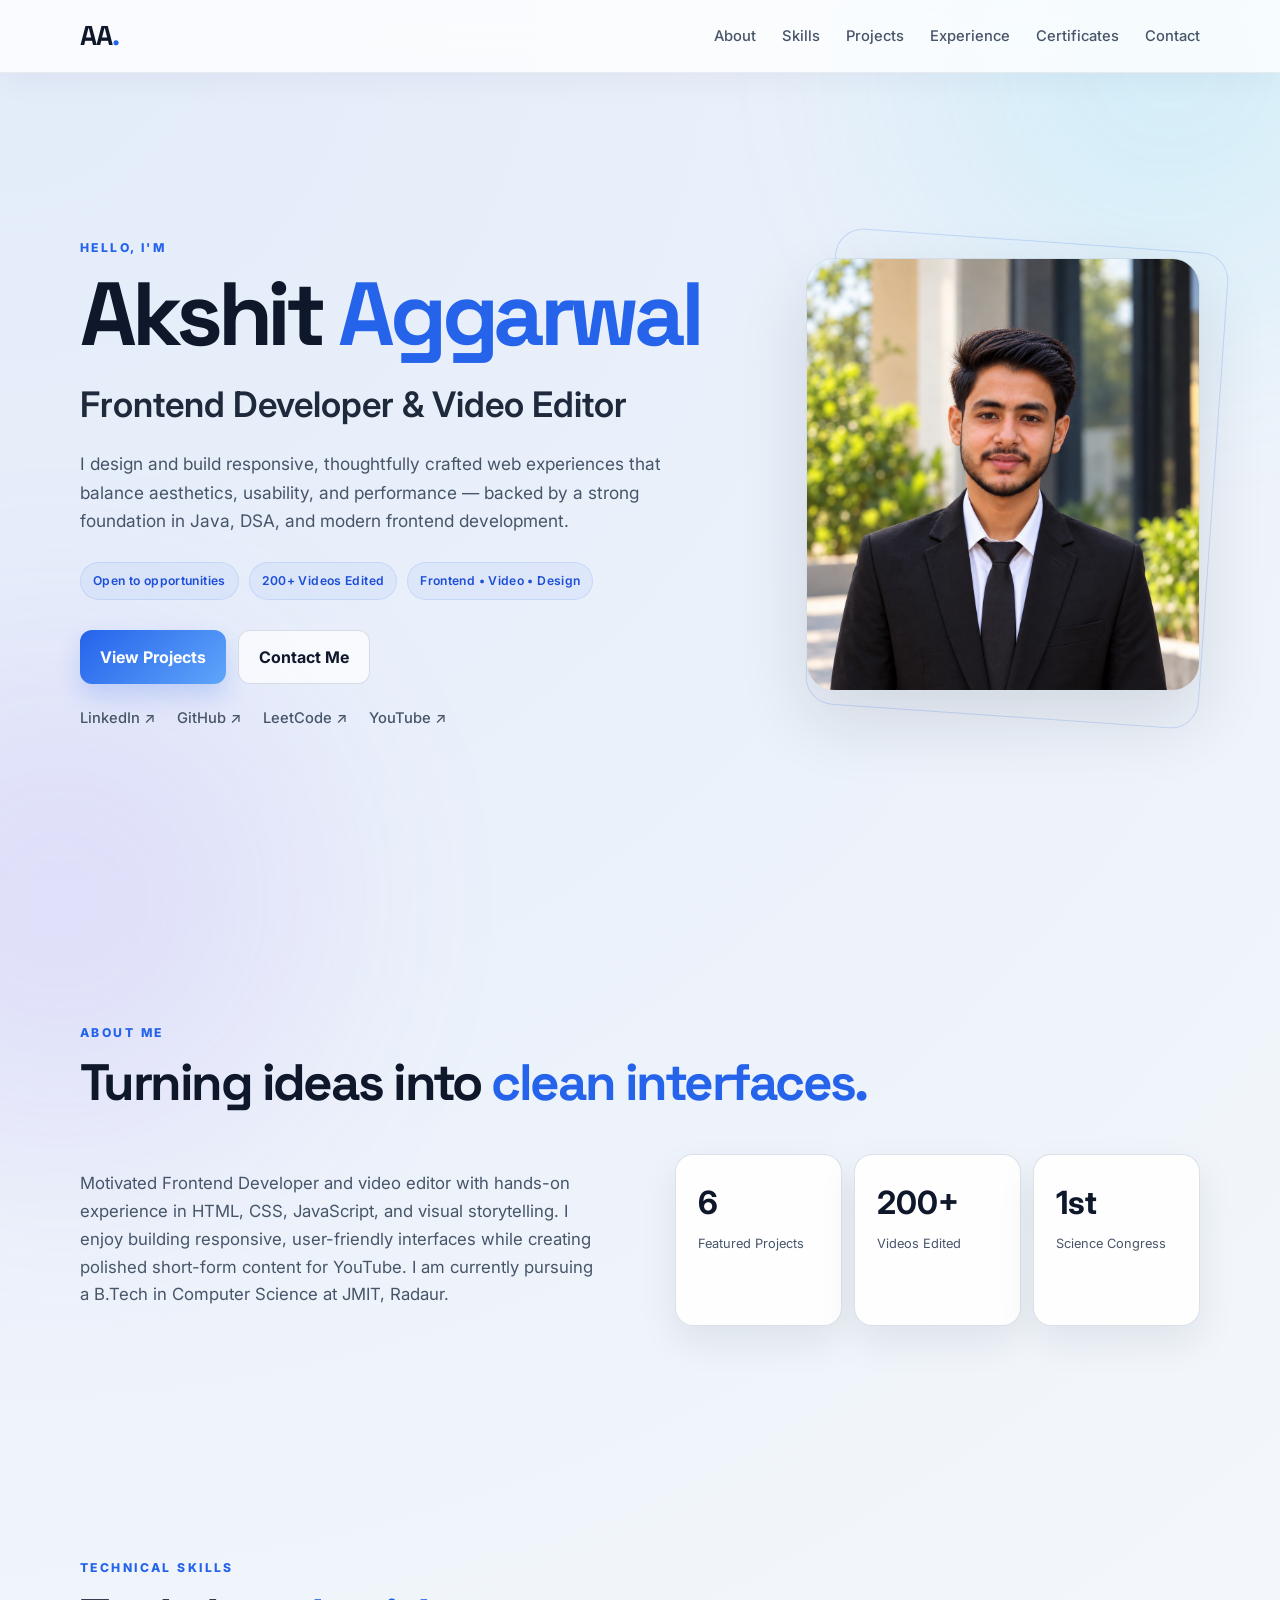
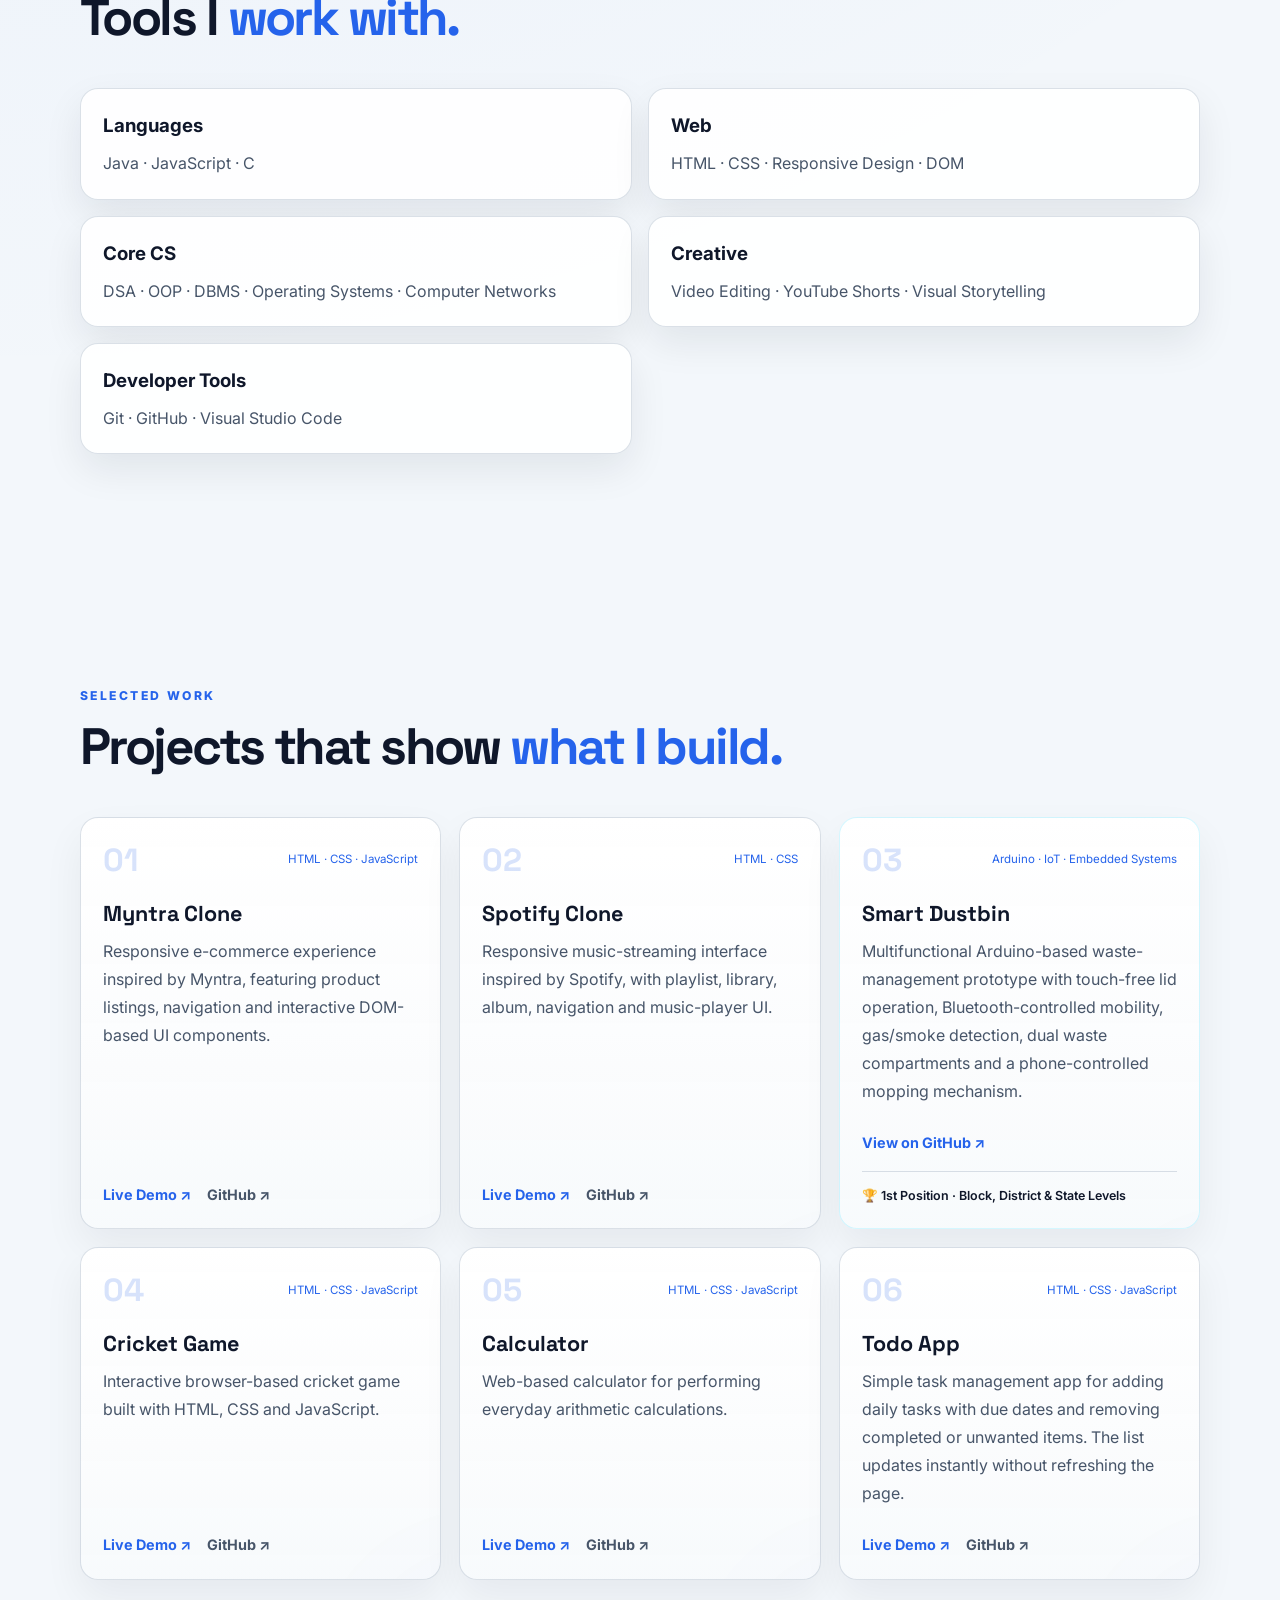
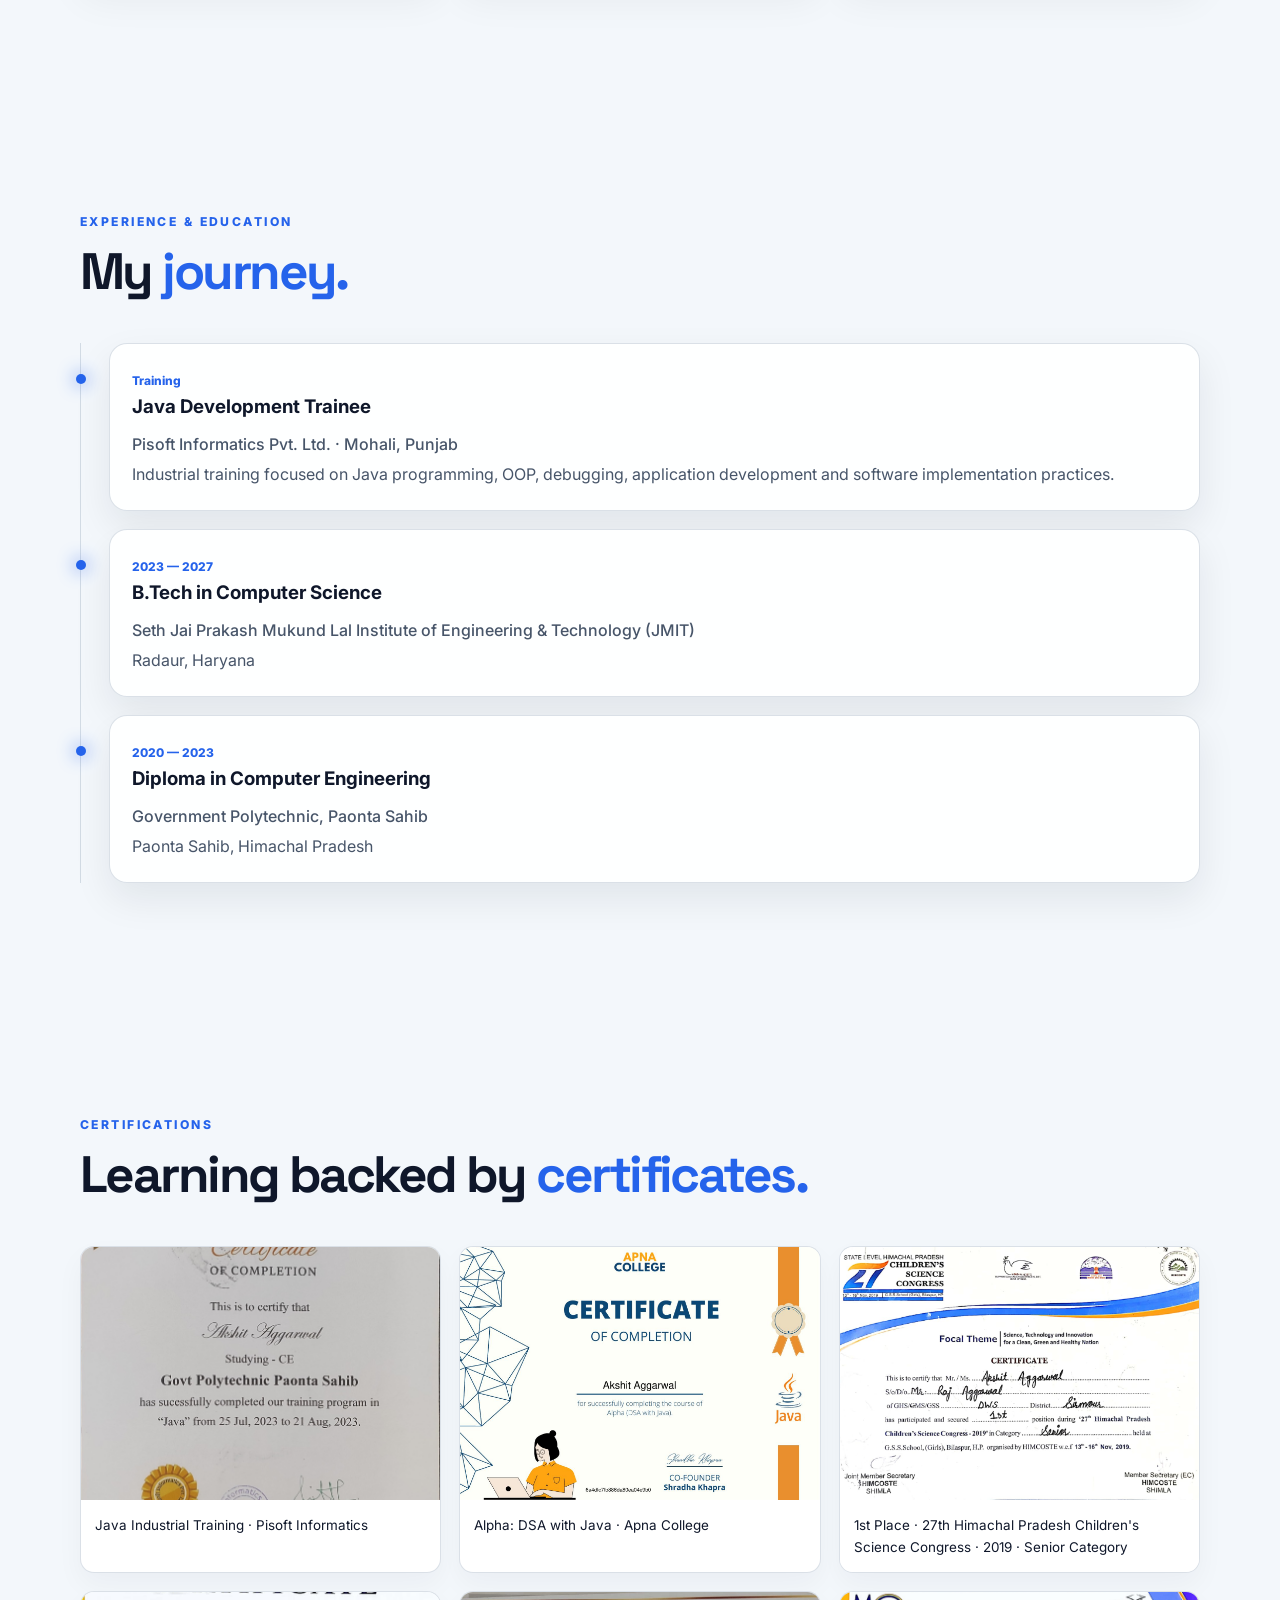
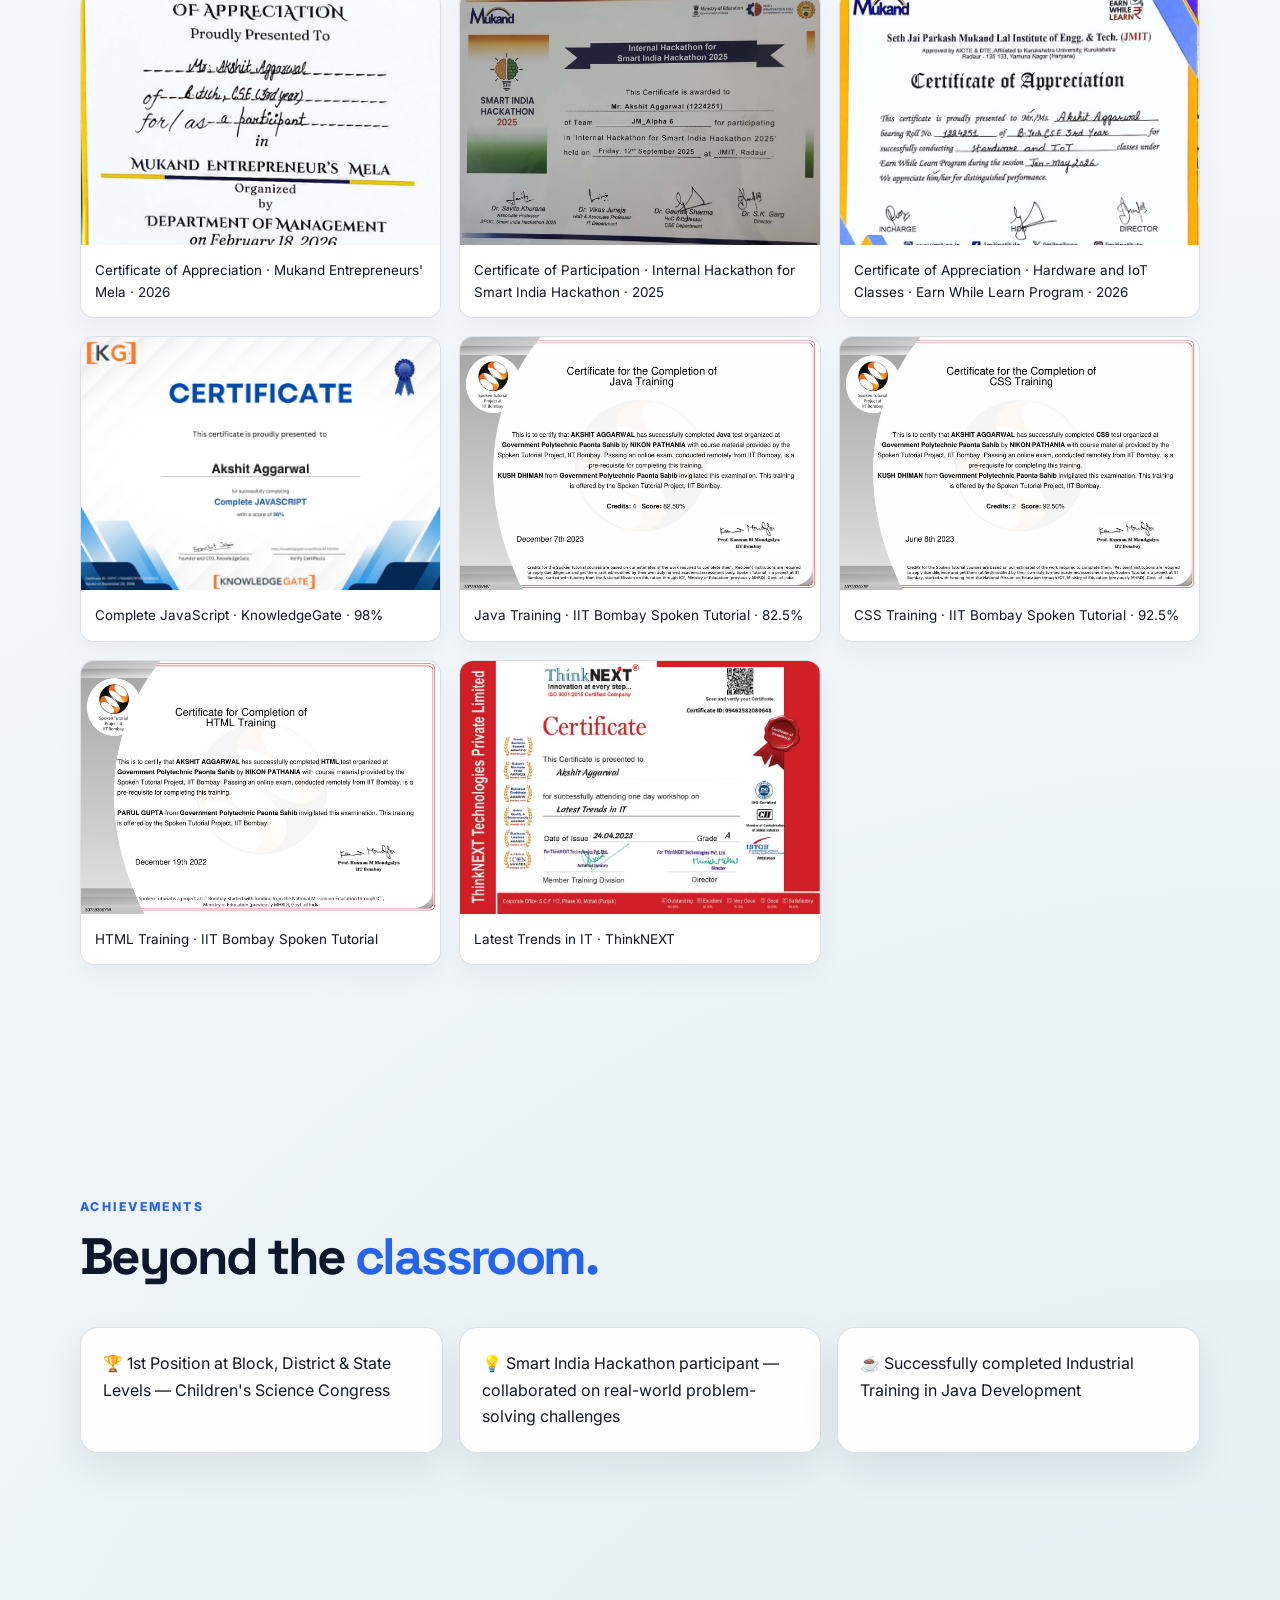
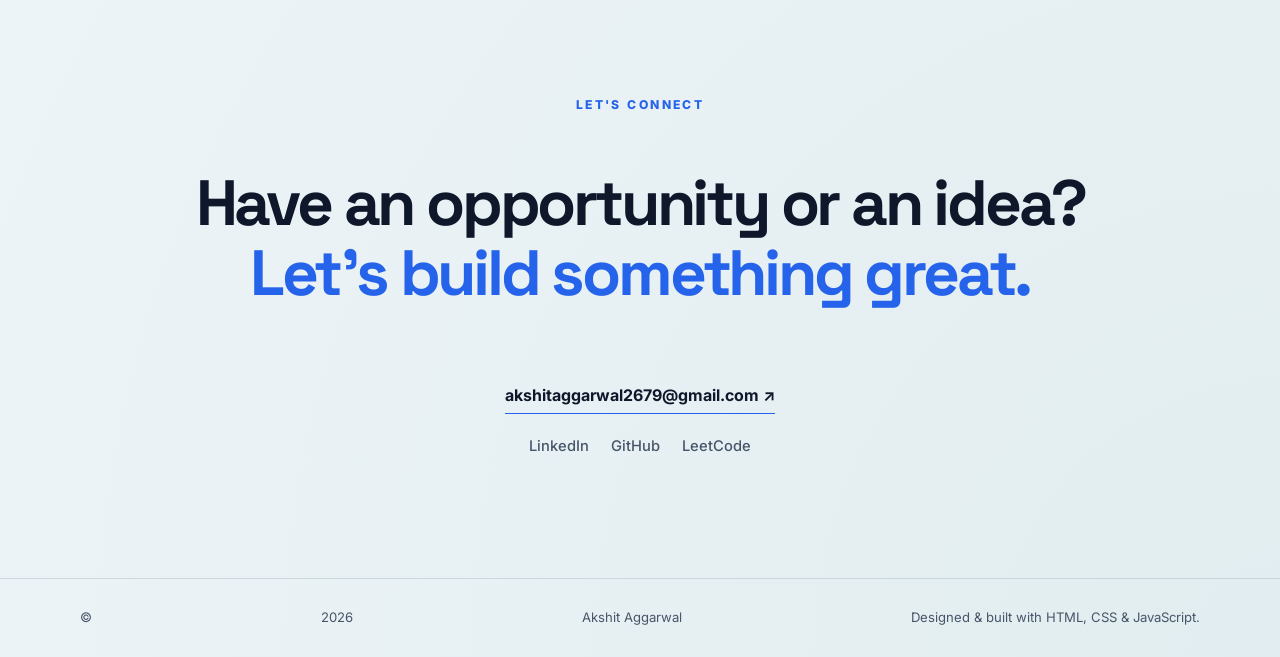
==== commit fc4d701f: "add todo project" ====
--- a/index.html
+++ b/index.html
@@ -91,7 +91,7 @@
             B.Tech in Computer Science at JMIT, Radaur.
           </p>
           <div class="stats">
-            <div><b>5</b><span>Featured Projects</span></div>
+            <div><b>6</b><span>Featured Projects</span></div>
             <div><b>200+</b><span>Videos Edited</span></div>
             <div><b>1st</b><span>Science Congress</span></div>
           </div>
@@ -246,6 +246,32 @@
               ><a
                 class="secondary-link"
                 href="https://github.com/akshitofficials/calculator"
+                target="_blank"
+                rel="noopener"
+                >GitHub ↗</a
+              >
+            </div>
+          </article>
+          <article class="project">
+            <div class="project-top">
+              <div class="num">06</div>
+              <div class="tag">HTML · CSS · JavaScript</div>
+            </div>
+            <h3>Todo App</h3>
+            <p>
+              Simple task management app for adding daily tasks with due dates
+              and removing completed or unwanted items. The list updates
+              instantly without refreshing the page.
+            </p>
+            <div class="project-links">
+              <a
+                href="https://todo-app-rho-lake-95.vercel.app/"
+                target="_blank"
+                rel="noopener"
+                >Live Demo ↗</a
+              ><a
+                class="secondary-link"
+                href="https://github.com/akshitofficials/Todo-App"
                 target="_blank"
                 rel="noopener"
                 >GitHub ↗</a
@@ -421,4 +447,5 @@
     </footer>
     <script src="script.js"></script>
   </body>
+  
 </html>
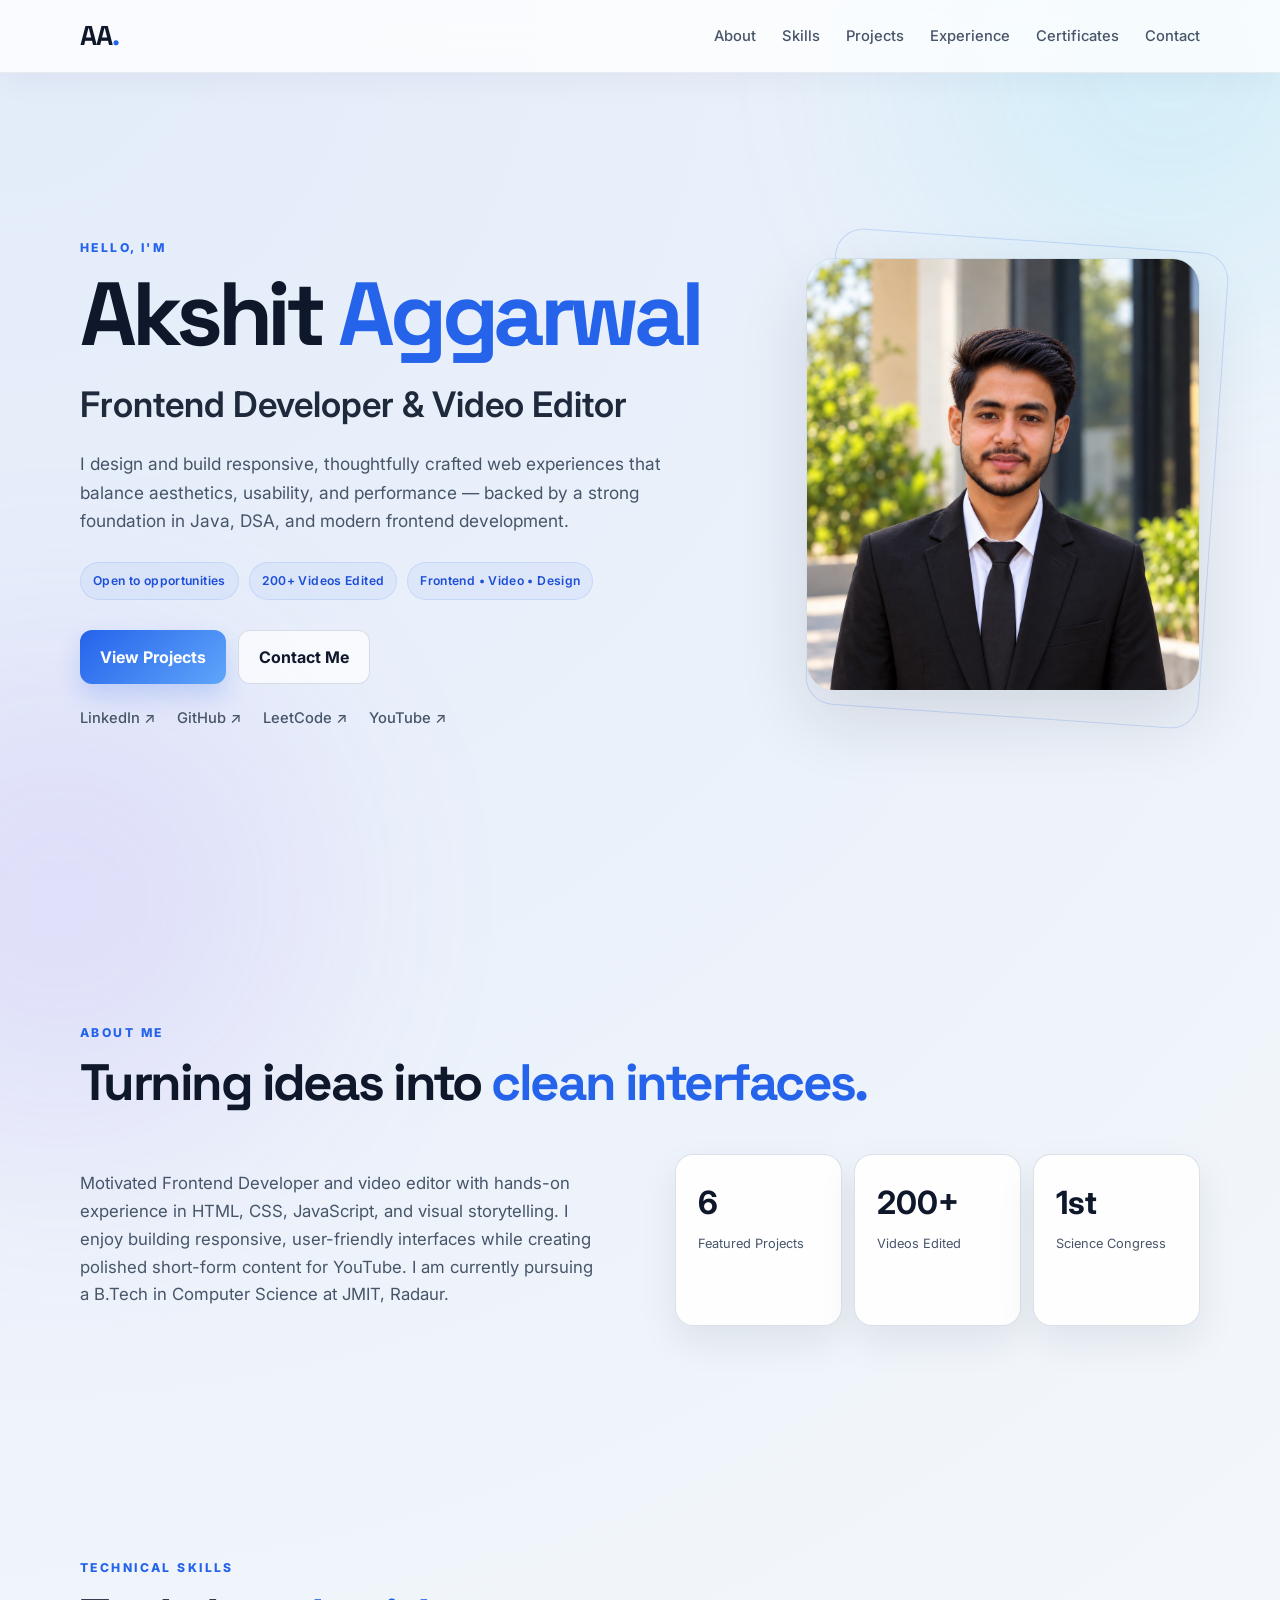
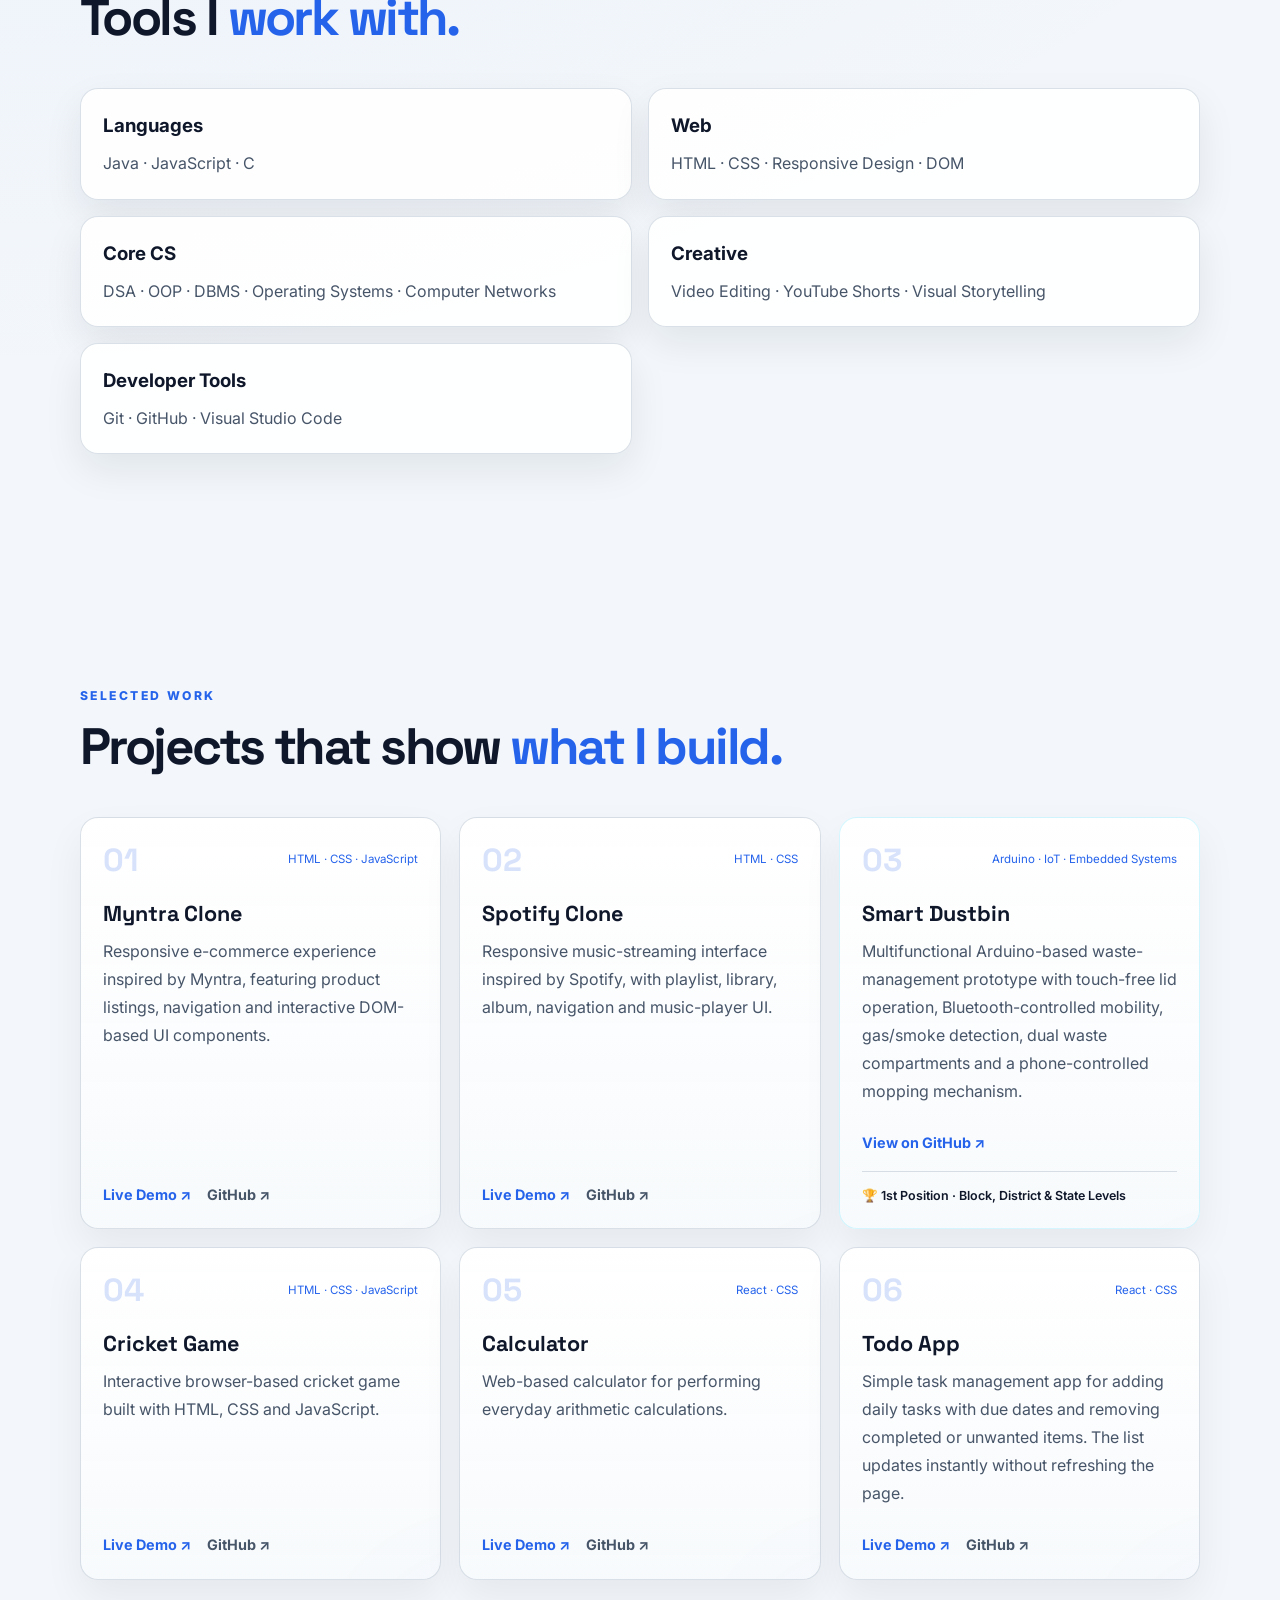
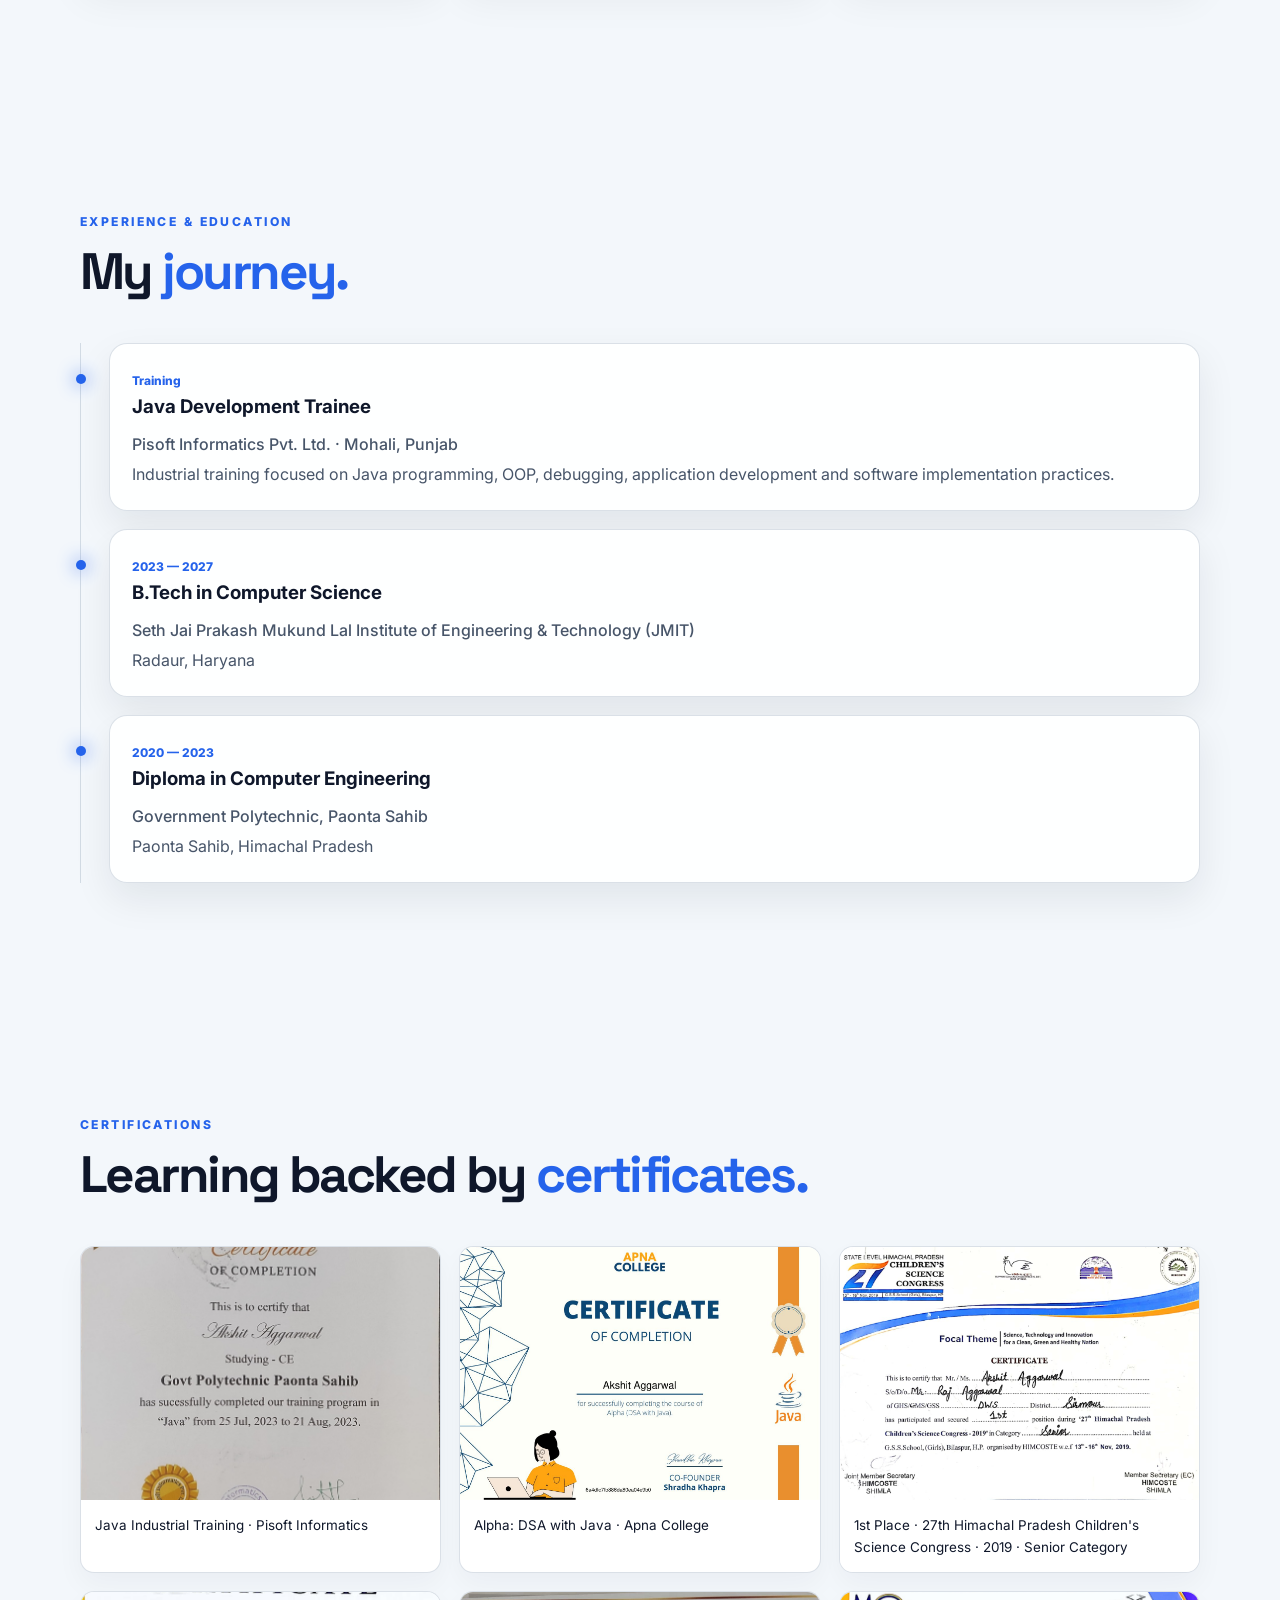
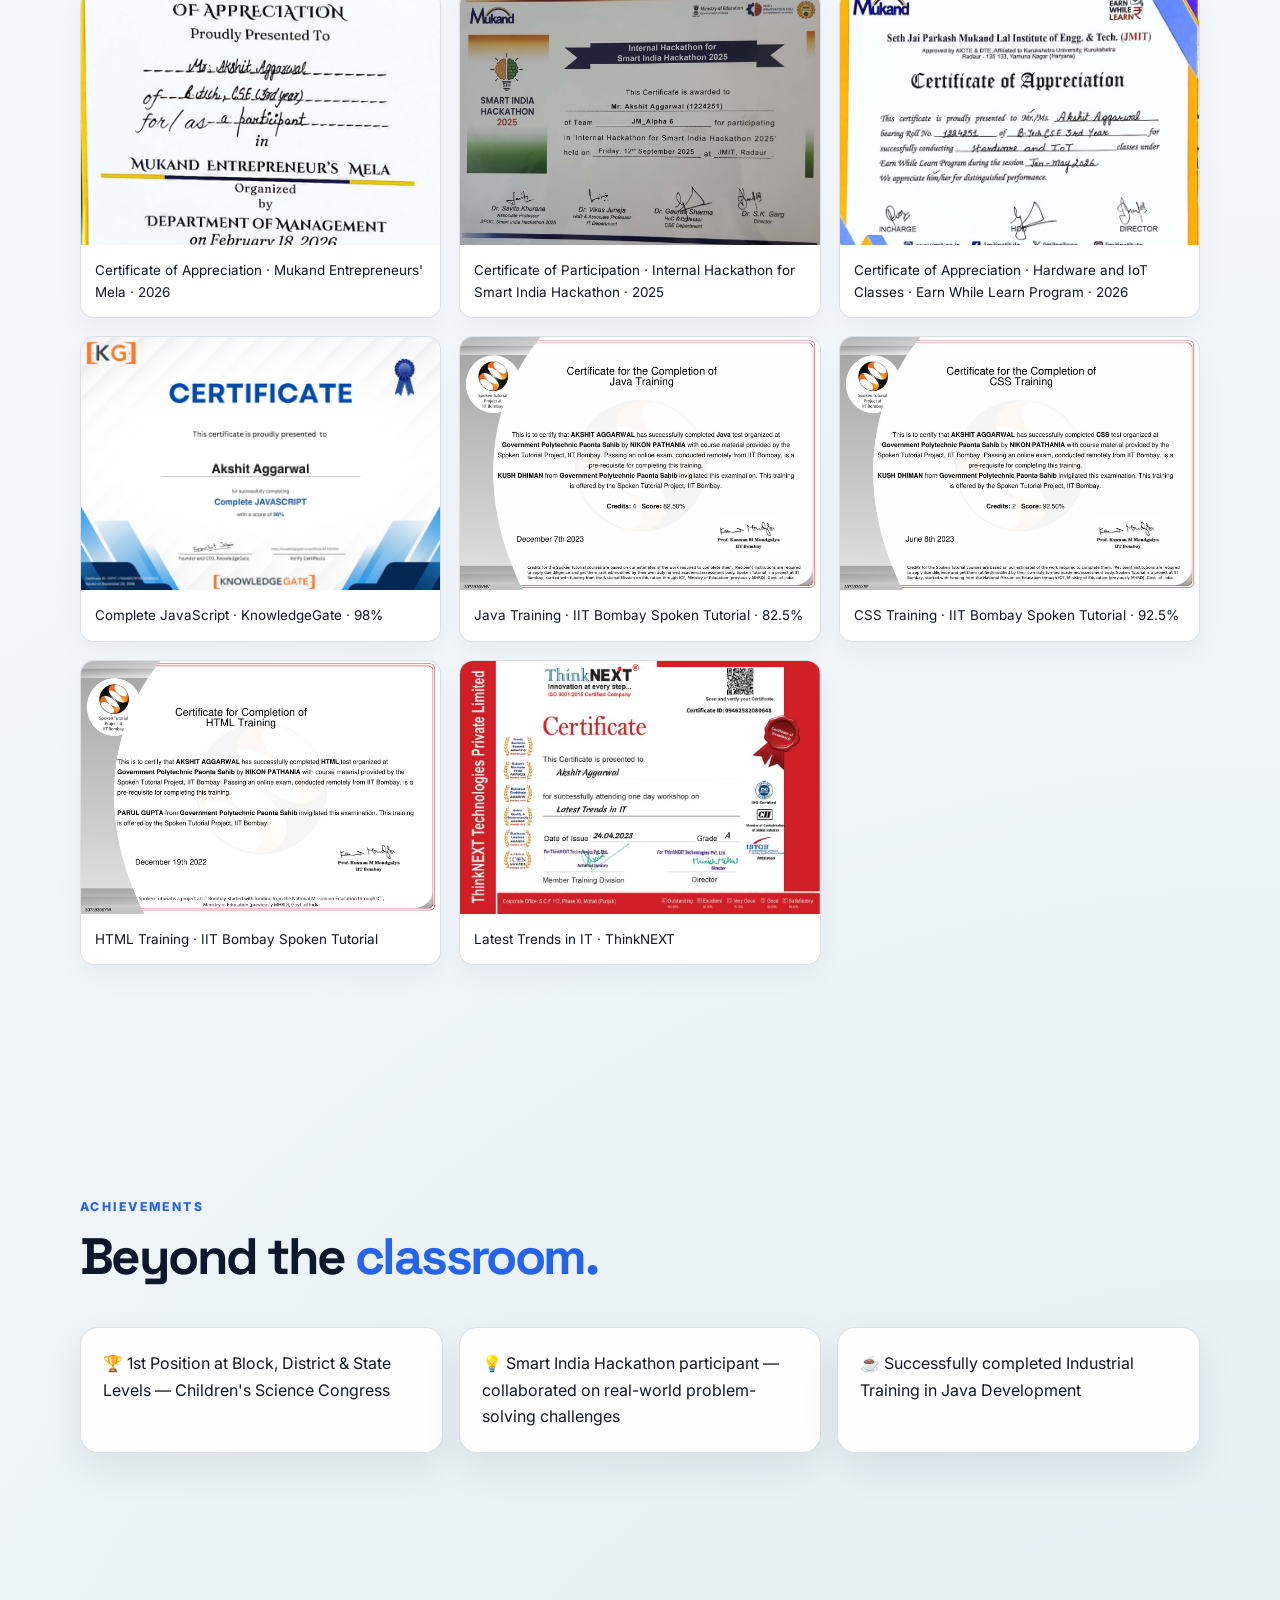
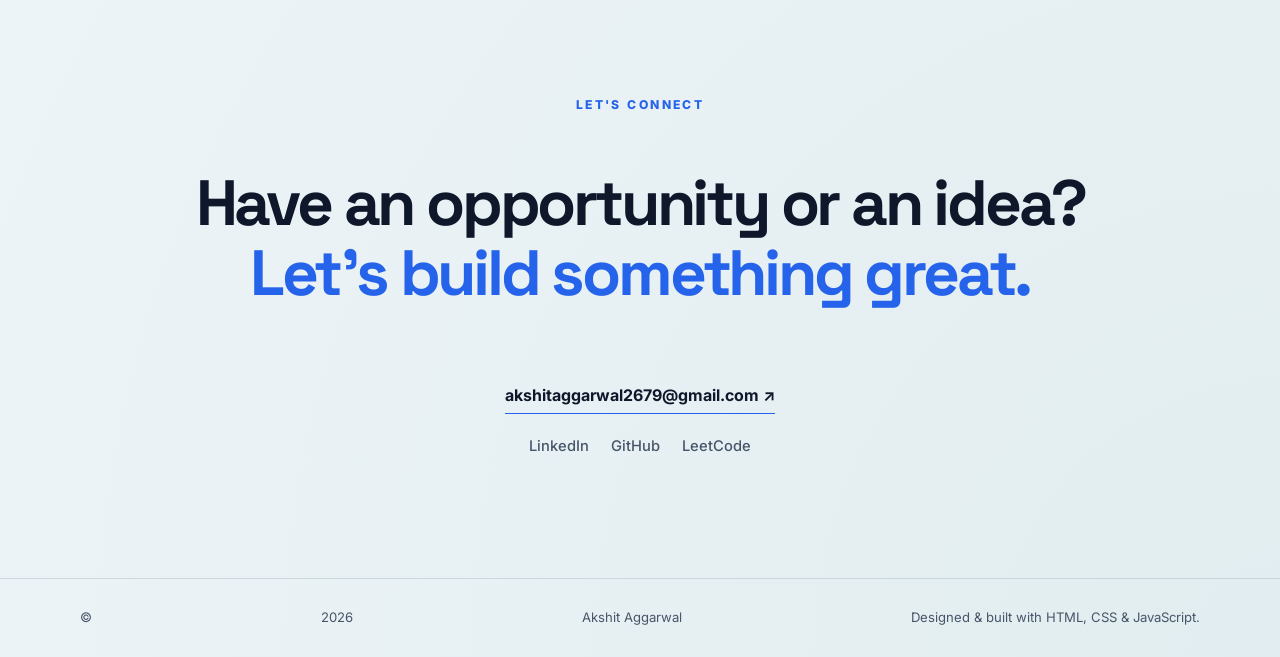
==== commit 6d931d00: "make some changes in the links and add some more projects" ====
--- a/index.html
+++ b/index.html
@@ -140,7 +140,7 @@
             </p>
             <div class="project-links">
               <a
-                href="https://mynta-clone-by-akshit.netlify.app"
+                href="https://myntra-clone-by-ak.vercel.app/"
                 target="_blank"
                 rel="noopener"
                 >Live Demo ↗</a
@@ -230,7 +230,7 @@
           <article class="project">
             <div class="project-top">
               <div class="num">05</div>
-              <div class="tag">HTML · CSS · JavaScript</div>
+              <div class="tag">React · CSS</div>
             </div>
             <h3>Calculator</h3>
             <p>
@@ -239,13 +239,13 @@
             </p>
             <div class="project-links">
               <a
-                href="https://calculator-akshit.netlify.app/"
+                href="https://calculator-in-by-ak.netlify.app/"
                 target="_blank"
                 rel="noopener"
                 >Live Demo ↗</a
               ><a
                 class="secondary-link"
-                href="https://github.com/akshitofficials/calculator"
+                href="https://github.com/akshitofficials/Calculator-using-react"
                 target="_blank"
                 rel="noopener"
                 >GitHub ↗</a
@@ -255,7 +255,7 @@
           <article class="project">
             <div class="project-top">
               <div class="num">06</div>
-              <div class="tag">HTML · CSS · JavaScript</div>
+              <div class="tag">React · CSS</div>
             </div>
             <h3>Todo App</h3>
             <p>
@@ -265,13 +265,13 @@
             </p>
             <div class="project-links">
               <a
-                href="https://todo-app-rho-lake-95.vercel.app/"
+                href="https://todo-app-by-ak.netlify.app/"
                 target="_blank"
                 rel="noopener"
                 >Live Demo ↗</a
               ><a
                 class="secondary-link"
-                href="https://github.com/akshitofficials/Todo-App"
+                href="https://github.com/akshitofficials/todo-app-using-react"
                 target="_blank"
                 rel="noopener"
                 >GitHub ↗</a
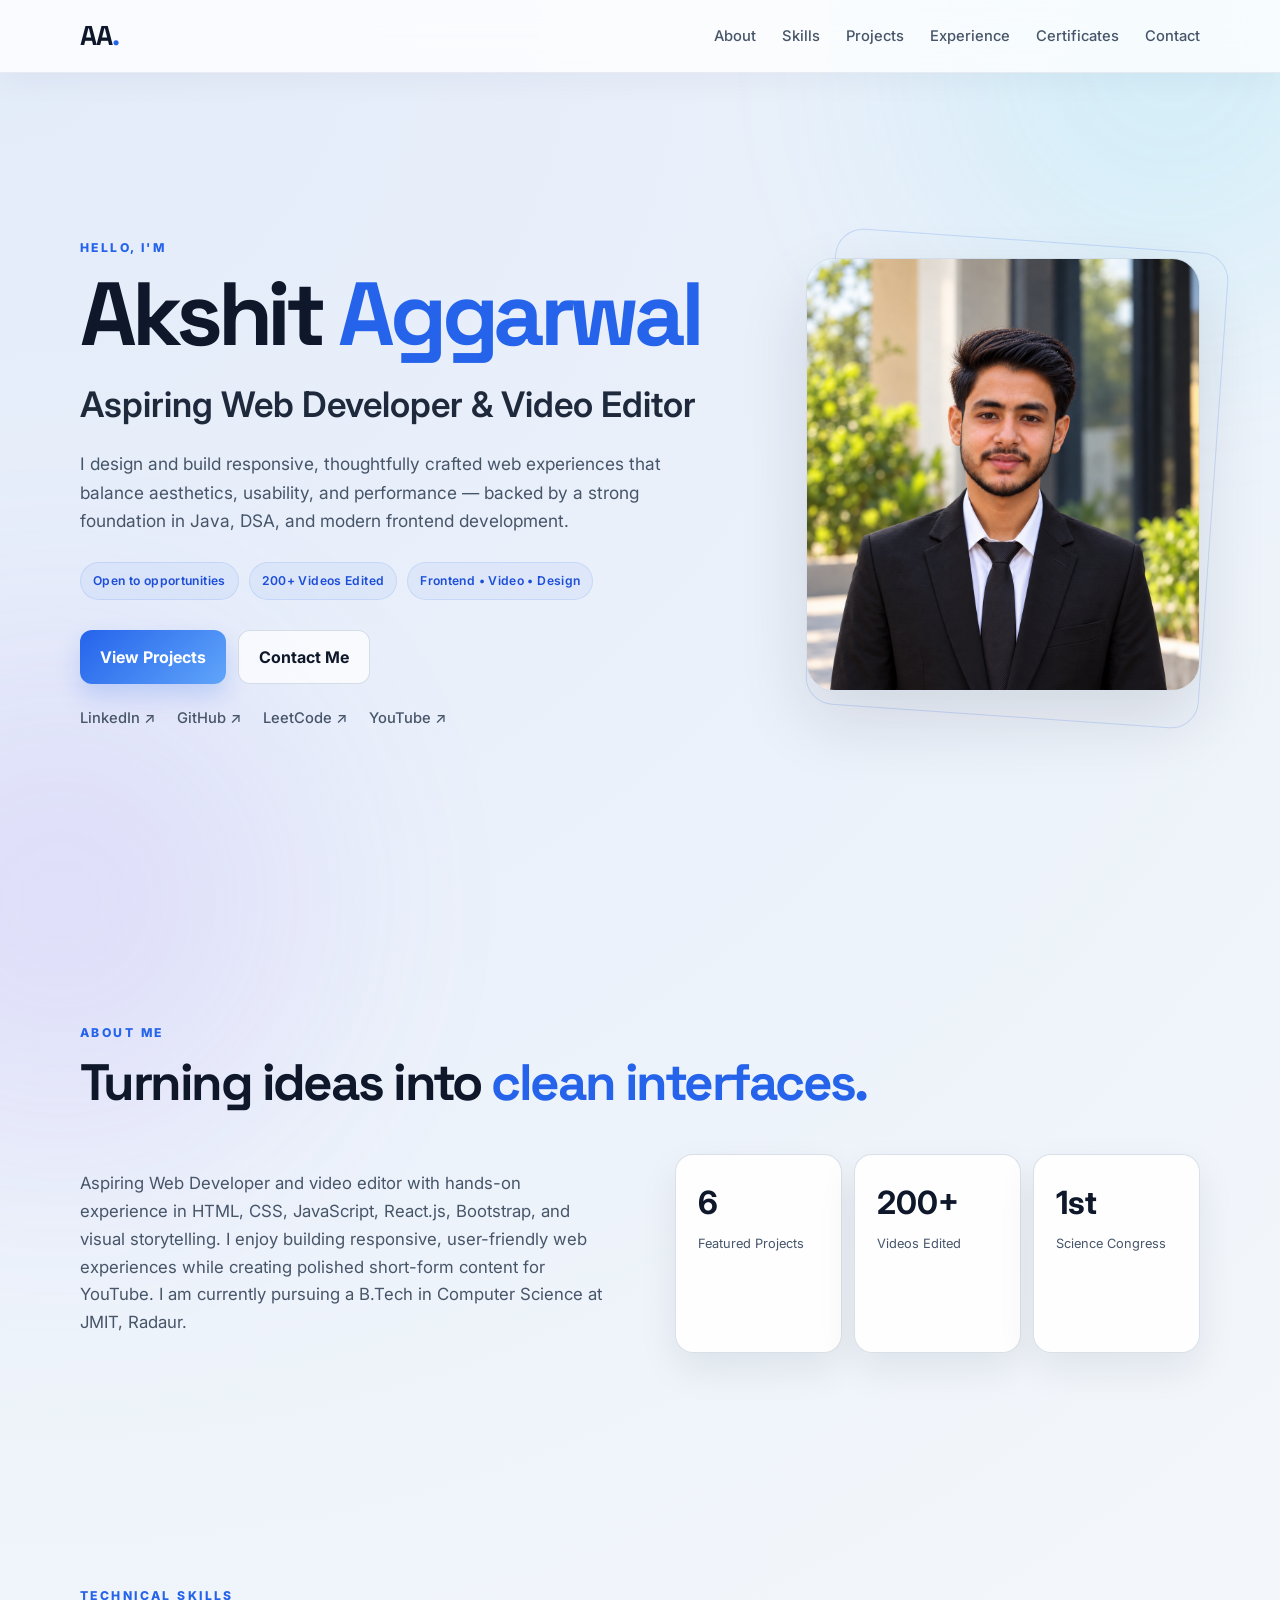
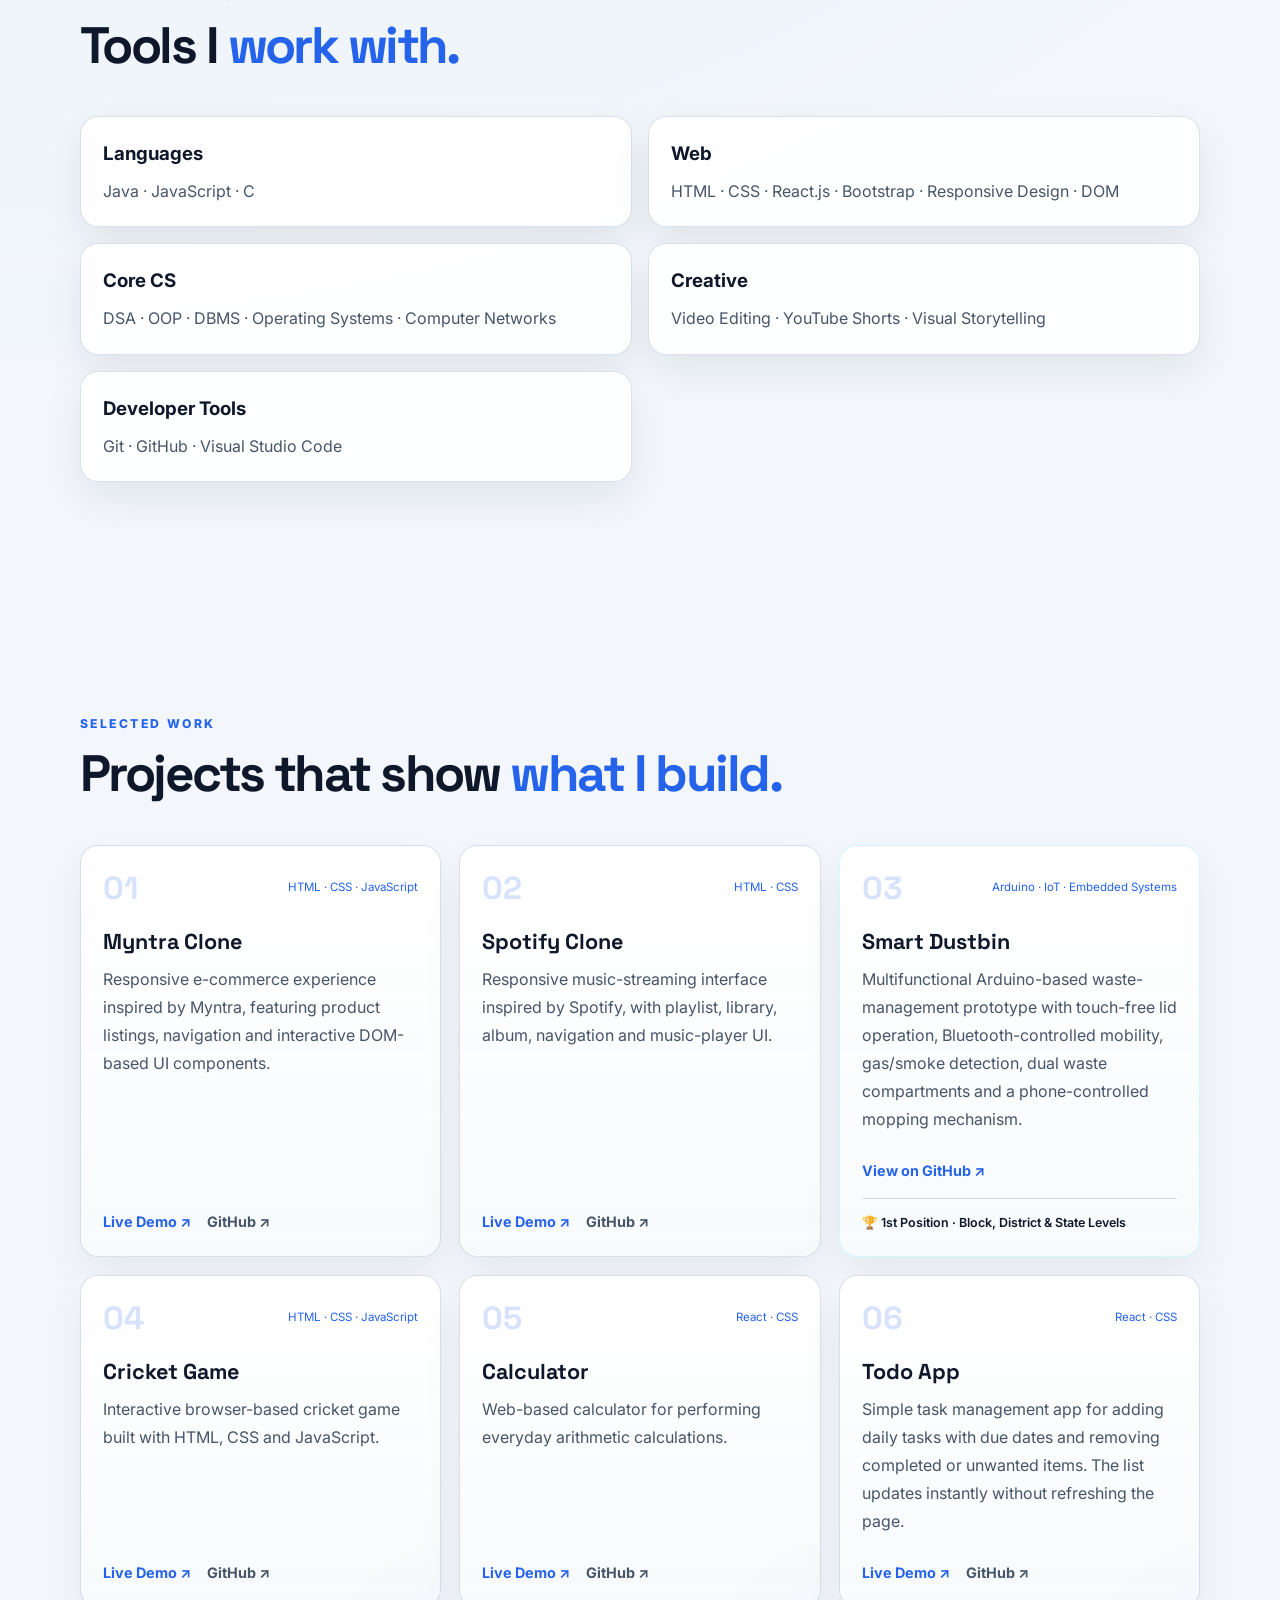
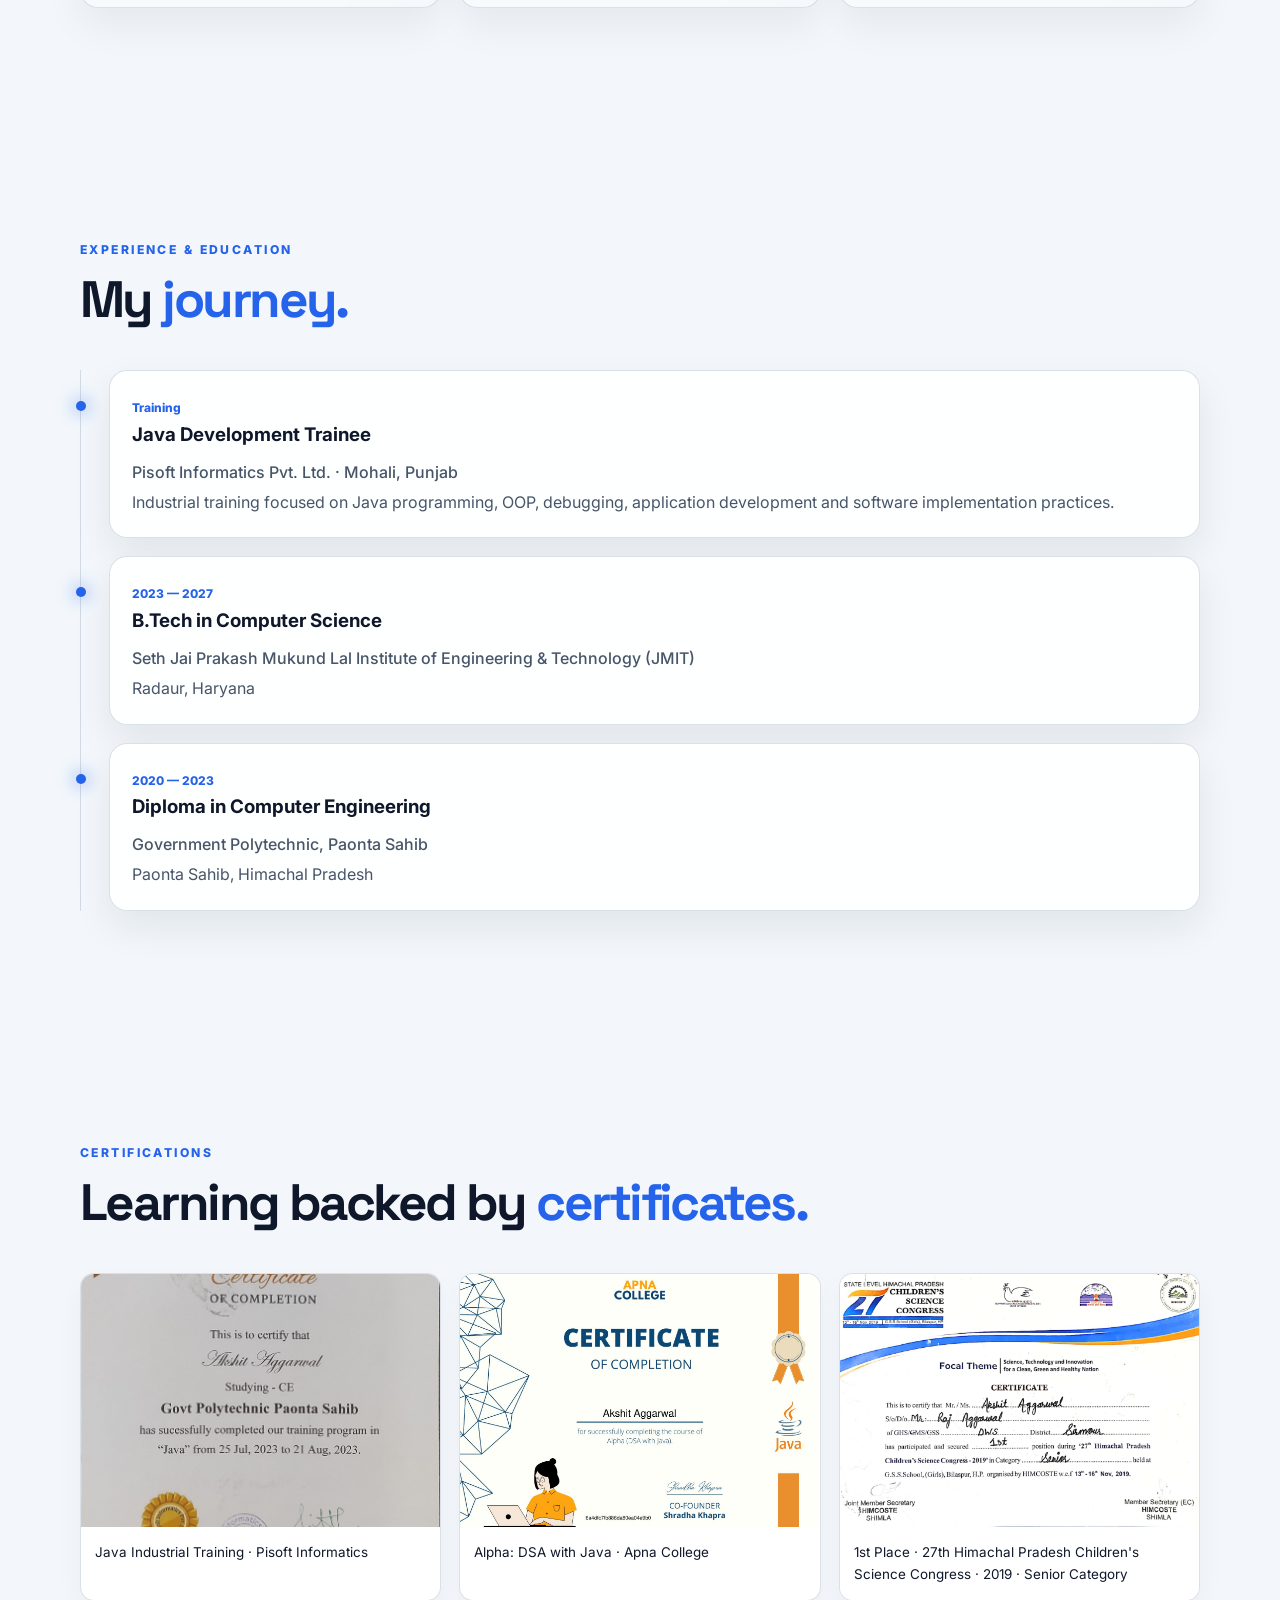
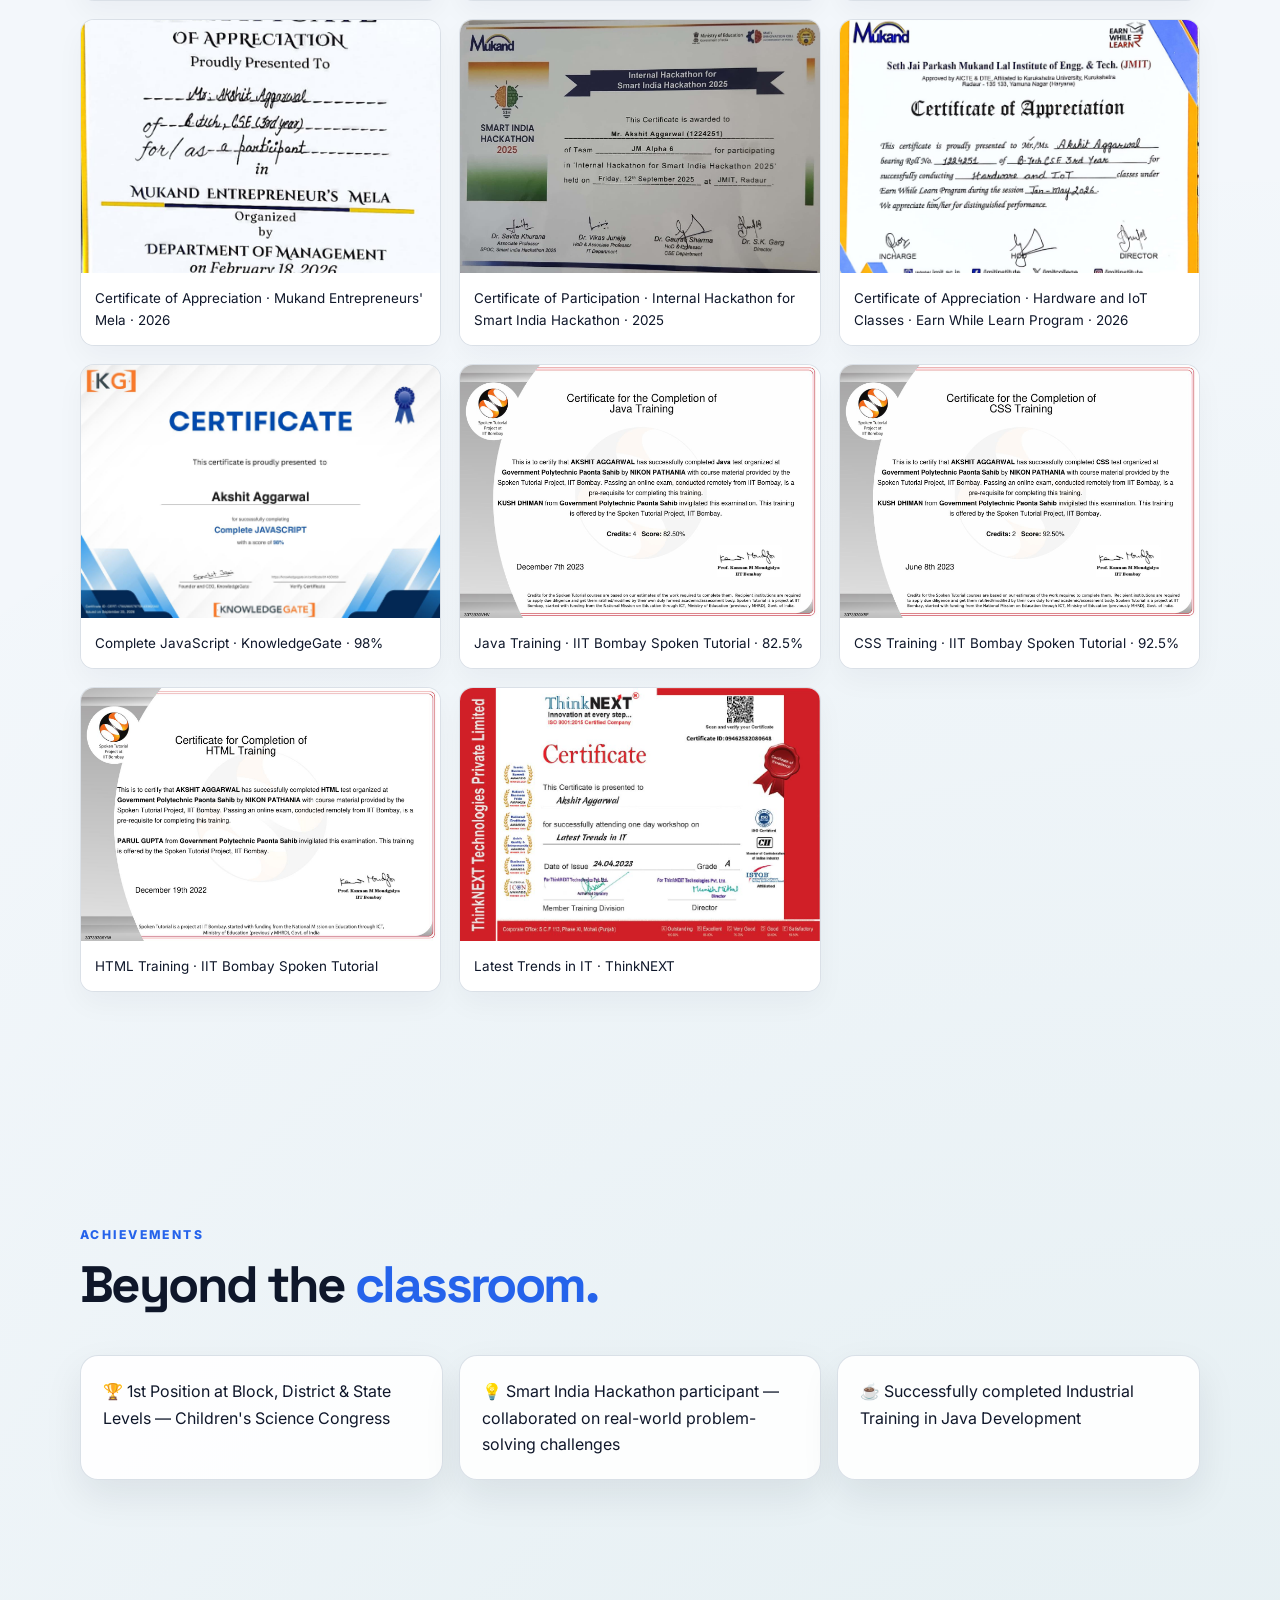
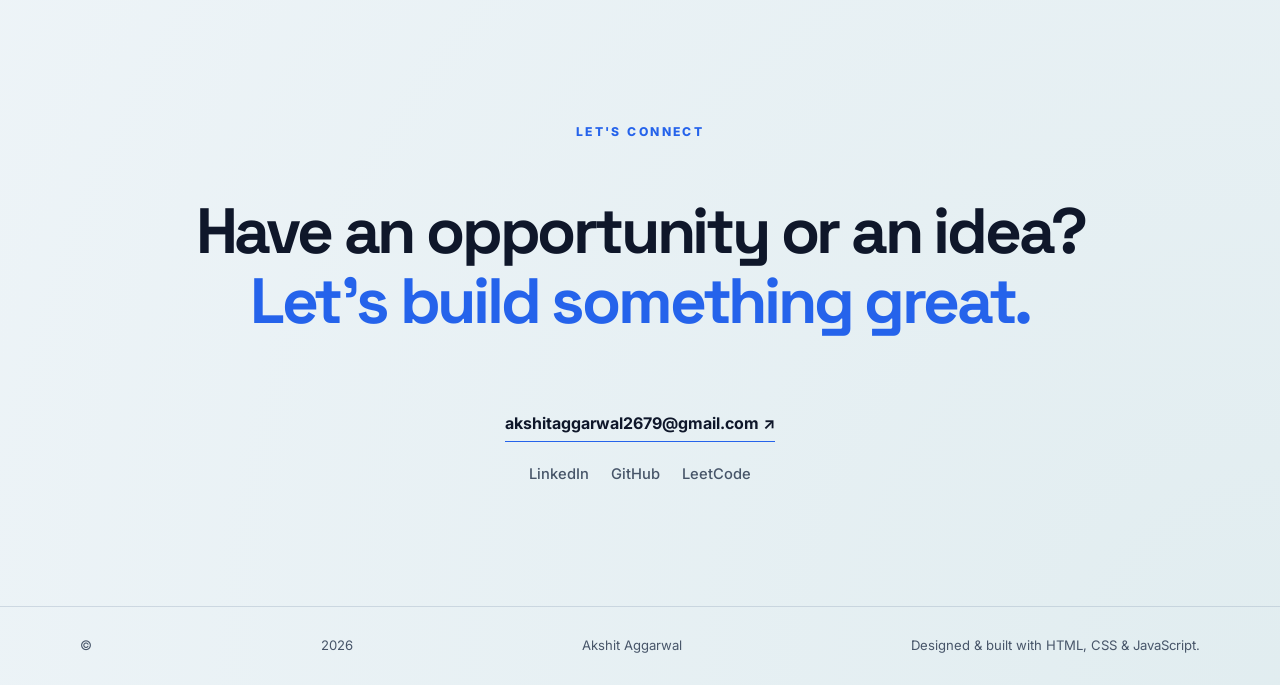
==== commit 21d6b3e9: "add some more info" ====
--- a/index.html
+++ b/index.html
@@ -3,10 +3,10 @@
   <head>
     <meta charset="utf-8" />
     <meta name="viewport" content="width=device-width,initial-scale=1" />
-    <title>Akshit Aggarwal | Frontend Developer</title>
+    <title>Akshit Aggarwal | Aspiring Web Developer</title>
     <meta
       name="description"
-      content="Portfolio of Akshit Aggarwal - Frontend Developer and Computer Science student."
+      content="Portfolio of Akshit Aggarwal - Aspiring Web Developer and Computer Science student."
     />
     <link rel="preconnect" href="https://fonts.googleapis.com" />
     <link rel="preconnect" href="https://fonts.gstatic.com" crossorigin />
@@ -36,7 +36,7 @@
         <div class="hero-content">
           <p class="eyebrow">HELLO, I'M</p>
           <h1>Akshit <span>Aggarwal</span></h1>
-          <h2>Frontend Developer & Video Editor</h2>
+          <h2>Aspiring Web Developer & Video Editor</h2>
           <p class="lead">
             I design and build responsive, thoughtfully crafted web experiences
             that balance aesthetics, usability, and performance — backed by a
@@ -84,11 +84,12 @@
         <h2 class="title">Turning ideas into <span>clean interfaces.</span></h2>
         <div class="about-grid">
           <p>
-            Motivated Frontend Developer and video editor with hands-on
-            experience in HTML, CSS, JavaScript, and visual storytelling. I
-            enjoy building responsive, user-friendly interfaces while creating
-            polished short-form content for YouTube. I am currently pursuing a
-            B.Tech in Computer Science at JMIT, Radaur.
+            Aspiring Web Developer and video editor with hands-on experience
+            in HTML, CSS, JavaScript, React.js, Bootstrap, and visual
+            storytelling. I enjoy building responsive, user-friendly web
+            experiences while creating polished short-form content for YouTube.
+            I am currently pursuing a B.Tech in Computer Science at JMIT,
+            Radaur.
           </p>
           <div class="stats">
             <div><b>6</b><span>Featured Projects</span></div>
@@ -107,7 +108,7 @@
           </article>
           <article>
             <h3>Web</h3>
-            <p>HTML · CSS · Responsive Design · DOM</p>
+            <p>HTML · CSS · React.js · Bootstrap · Responsive Design · DOM</p>
           </article>
           <article>
             <h3>Core CS</h3>
@@ -447,5 +448,4 @@
     </footer>
     <script src="script.js"></script>
   </body>
-  
 </html>
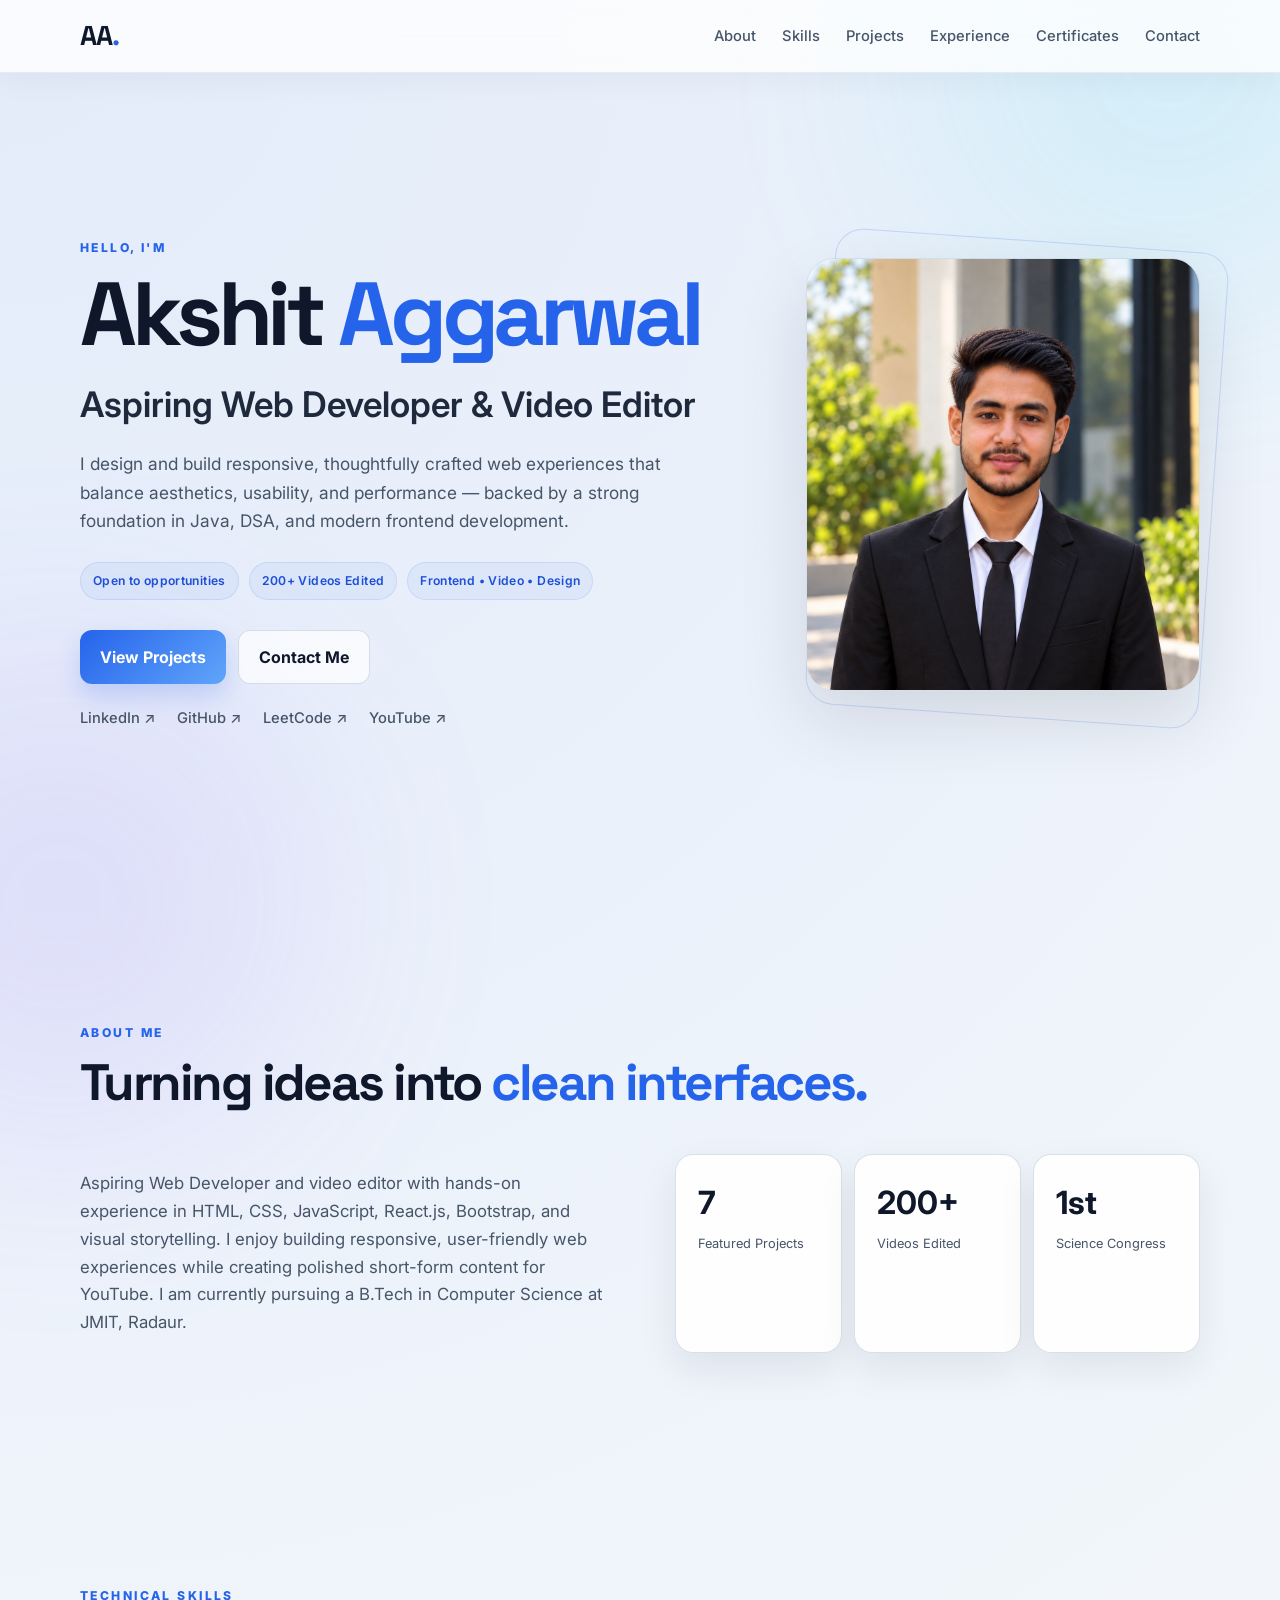
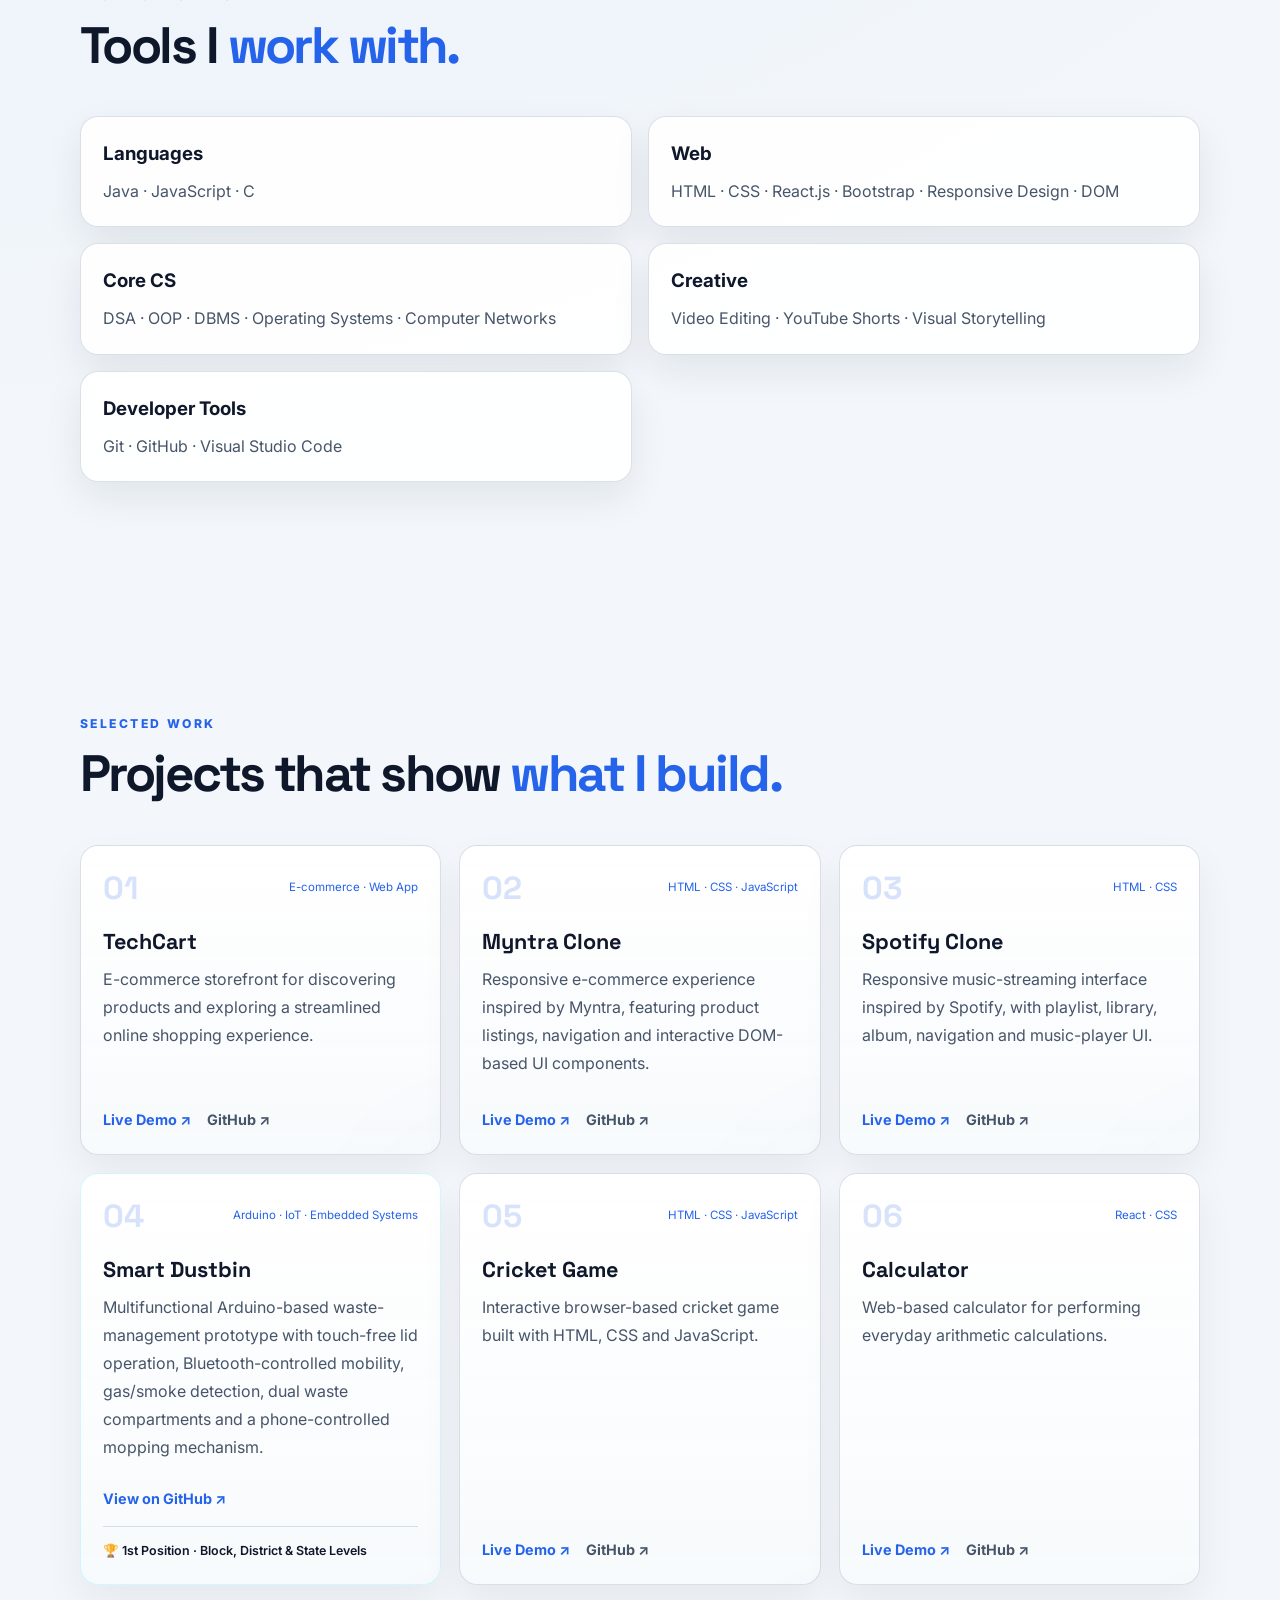
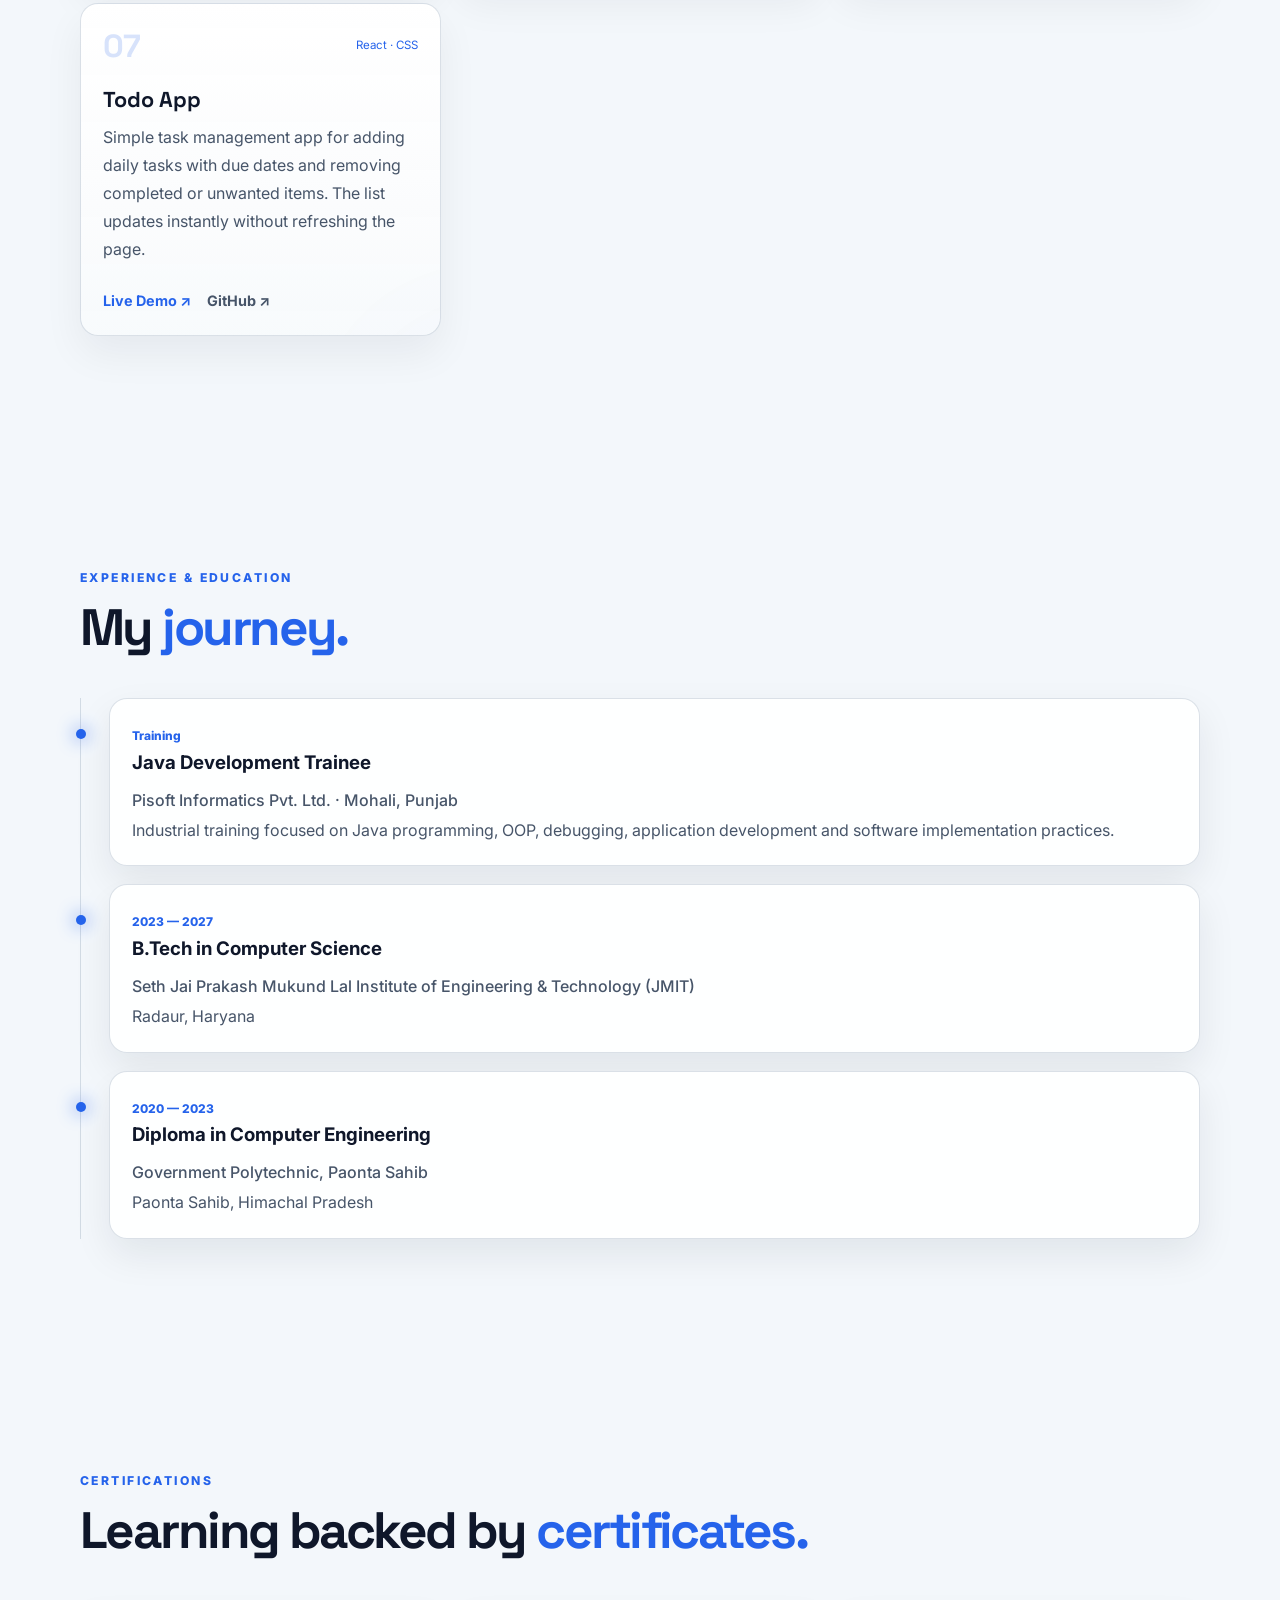
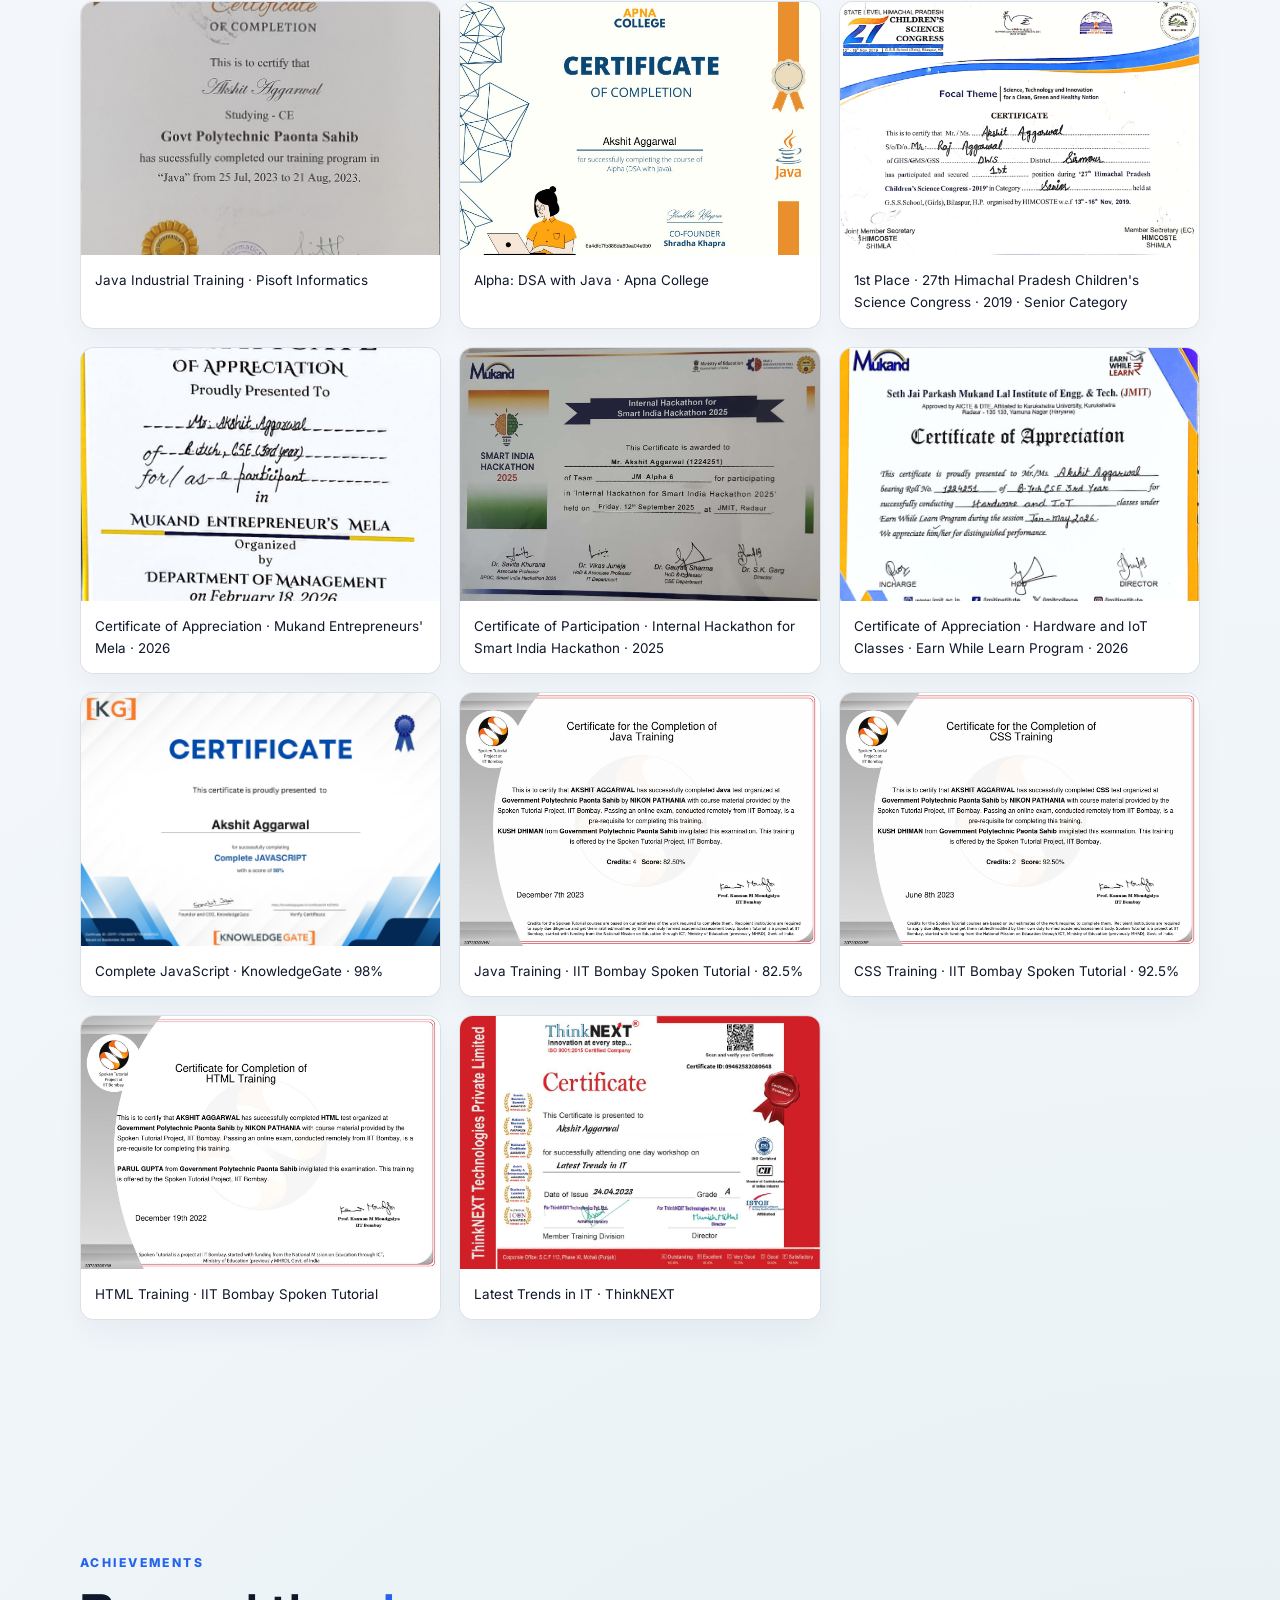
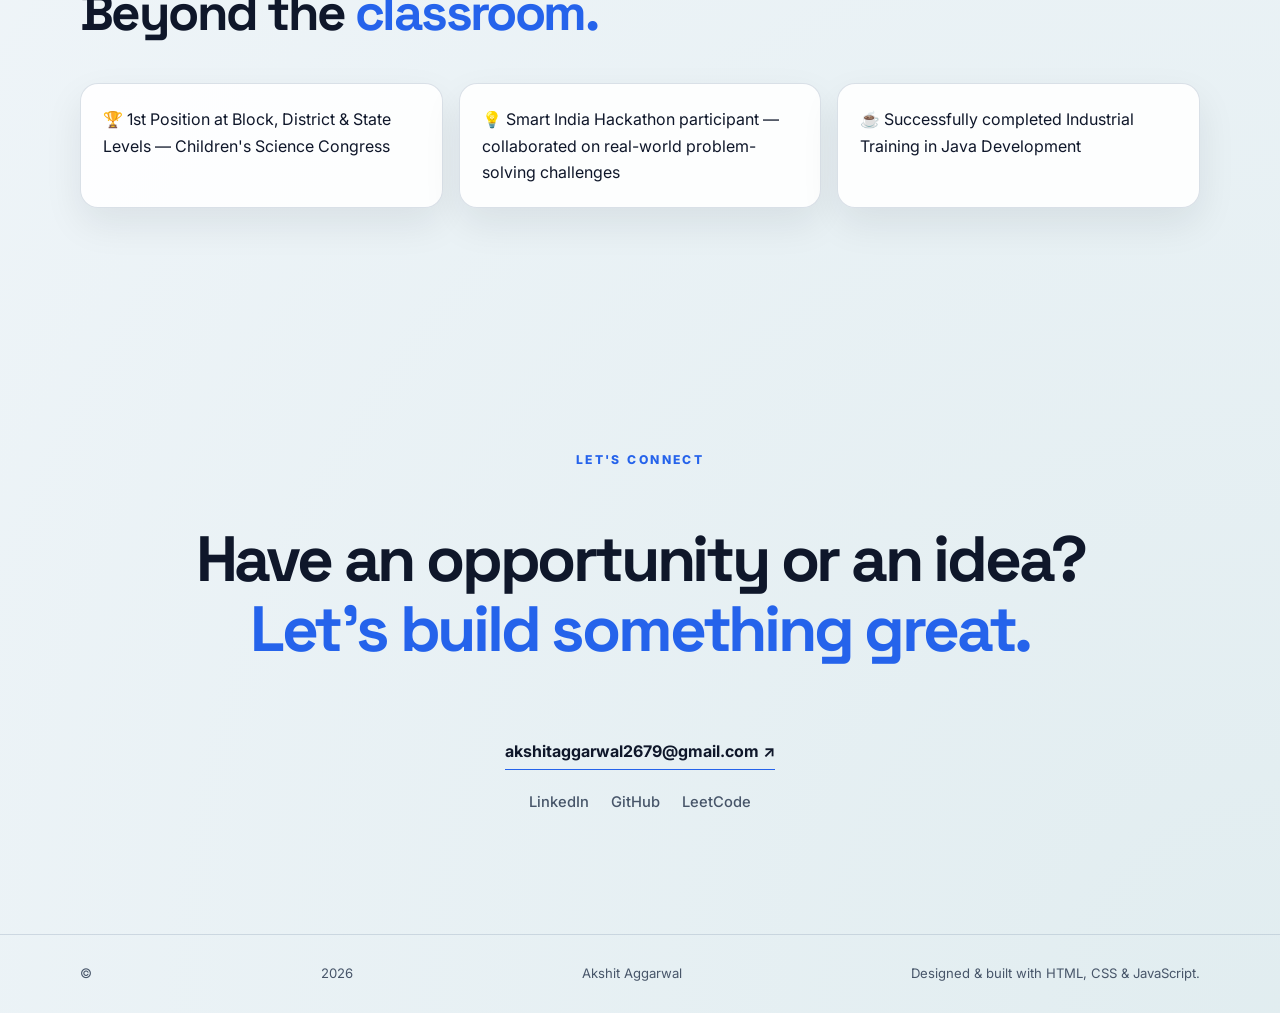
==== commit f03da093: "add the techkart project" ====
--- a/index.html
+++ b/index.html
@@ -84,15 +84,14 @@
         <h2 class="title">Turning ideas into <span>clean interfaces.</span></h2>
         <div class="about-grid">
           <p>
-            Aspiring Web Developer and video editor with hands-on experience
-            in HTML, CSS, JavaScript, React.js, Bootstrap, and visual
-            storytelling. I enjoy building responsive, user-friendly web
-            experiences while creating polished short-form content for YouTube.
-            I am currently pursuing a B.Tech in Computer Science at JMIT,
-            Radaur.
+            Aspiring Web Developer and video editor with hands-on experience in
+            HTML, CSS, JavaScript, React.js, Bootstrap, and visual storytelling.
+            I enjoy building responsive, user-friendly web experiences while
+            creating polished short-form content for YouTube. I am currently
+            pursuing a B.Tech in Computer Science at JMIT, Radaur.
           </p>
           <div class="stats">
-            <div><b>6</b><span>Featured Projects</span></div>
+            <div><b>7</b><span>Featured Projects</span></div>
             <div><b>200+</b><span>Videos Edited</span></div>
             <div><b>1st</b><span>Science Congress</span></div>
           </div>
@@ -131,6 +130,31 @@
           <article class="project">
             <div class="project-top">
               <div class="num">01</div>
+              <div class="tag">E-commerce · Web App</div>
+            </div>
+            <h3>TechCart</h3>
+            <p>
+              E-commerce storefront for discovering products and exploring a
+              streamlined online shopping experience.
+            </p>
+            <div class="project-links">
+              <a
+                href="https://techcart-sigma.vercel.app/"
+                target="_blank"
+                rel="noopener"
+                >Live Demo ↗</a
+              ><a
+                class="secondary-link"
+                href="https://github.com/akshitofficials/TechCart"
+                target="_blank"
+                rel="noopener"
+                >GitHub ↗</a
+              >
+            </div>
+          </article>
+          <article class="project">
+            <div class="project-top">
+              <div class="num">02</div>
               <div class="tag">HTML · CSS · JavaScript</div>
             </div>
             <h3>Myntra Clone</h3>
@@ -156,7 +180,7 @@
           </article>
           <article class="project">
             <div class="project-top">
-              <div class="num">02</div>
+              <div class="num">03</div>
               <div class="tag">HTML · CSS</div>
             </div>
             <h3>Spotify Clone</h3>
@@ -181,7 +205,7 @@
           </article>
           <article class="project featured-project">
             <div class="project-top">
-              <div class="num">03</div>
+              <div class="num">04</div>
               <div class="tag">Arduino · IoT · Embedded Systems</div>
             </div>
             <h3>Smart Dustbin</h3>
@@ -205,7 +229,7 @@
           </article>
           <article class="project">
             <div class="project-top">
-              <div class="num">04</div>
+              <div class="num">05</div>
               <div class="tag">HTML · CSS · JavaScript</div>
             </div>
             <h3>Cricket Game</h3>
@@ -230,7 +254,7 @@
           </article>
           <article class="project">
             <div class="project-top">
-              <div class="num">05</div>
+              <div class="num">06</div>
               <div class="tag">React · CSS</div>
             </div>
             <h3>Calculator</h3>
@@ -255,7 +279,7 @@
           </article>
           <article class="project">
             <div class="project-top">
-              <div class="num">06</div>
+              <div class="num">07</div>
               <div class="tag">React · CSS</div>
             </div>
             <h3>Todo App</h3>
